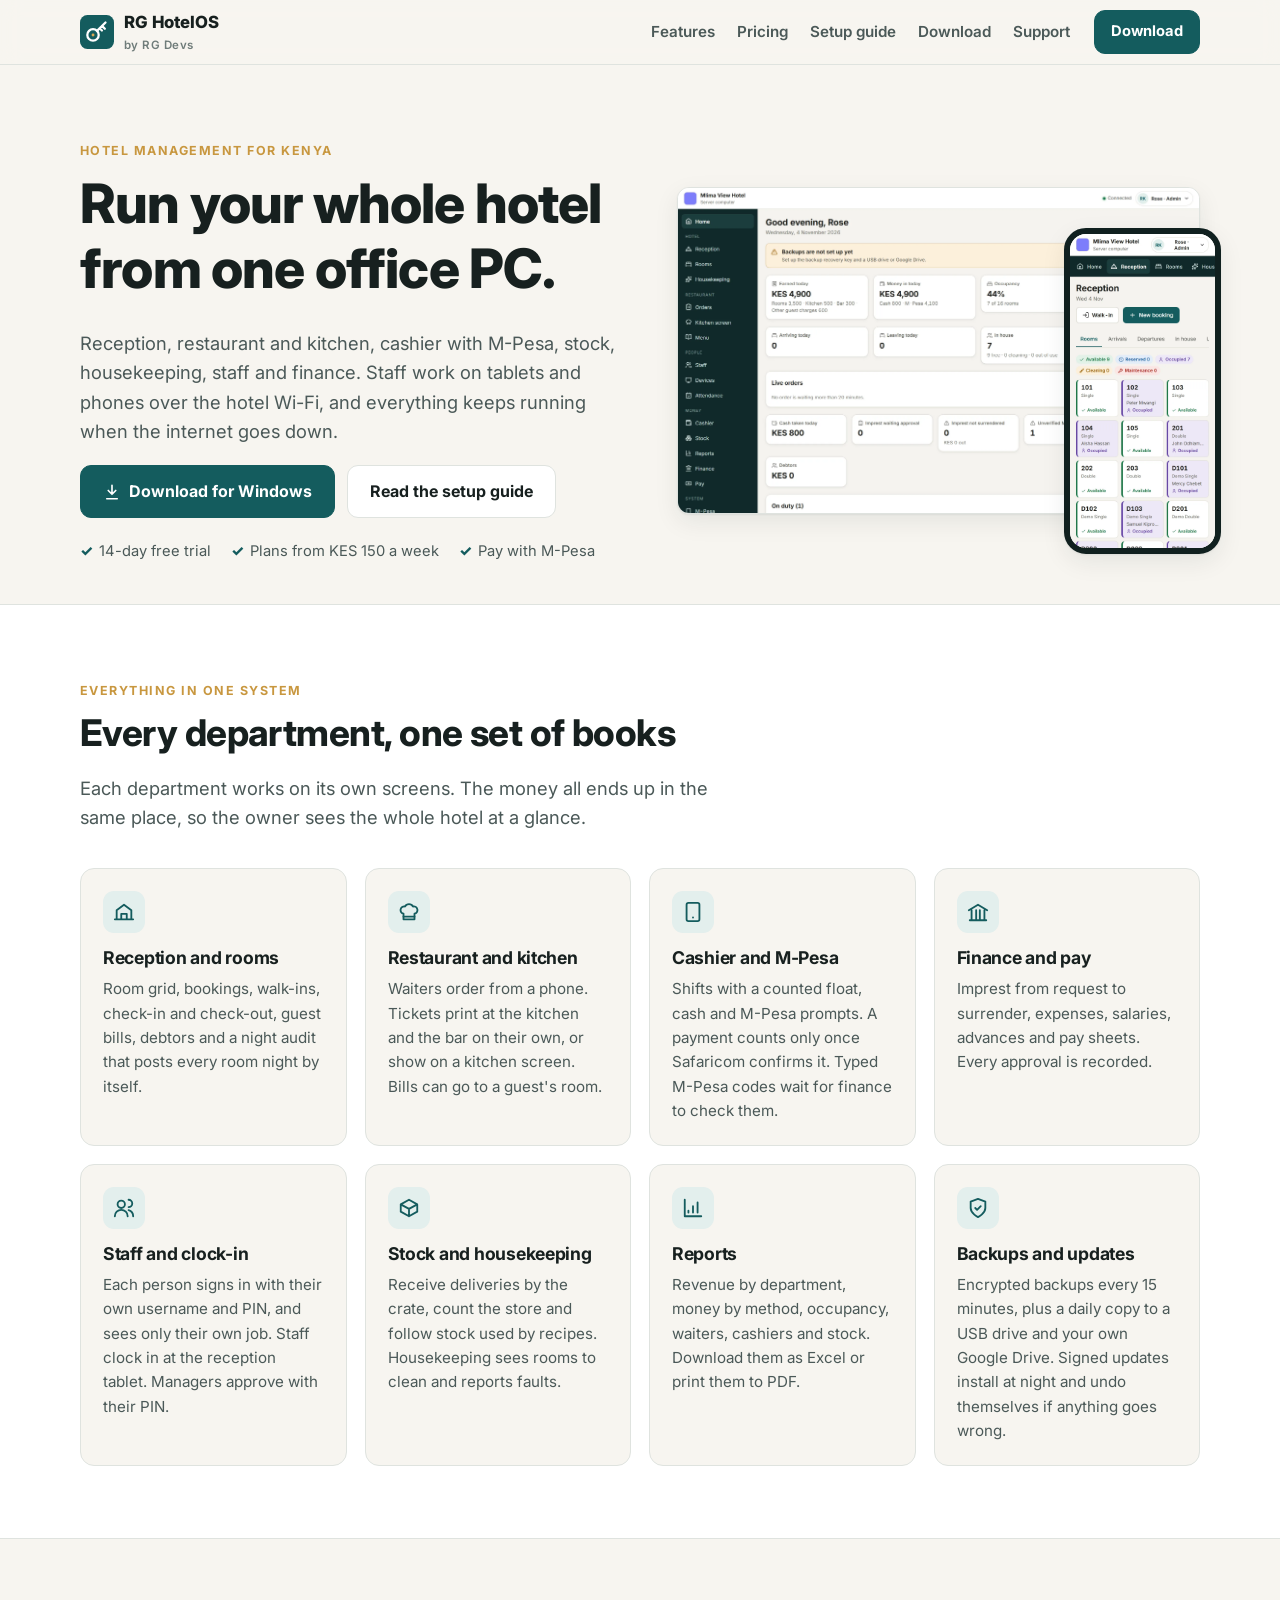
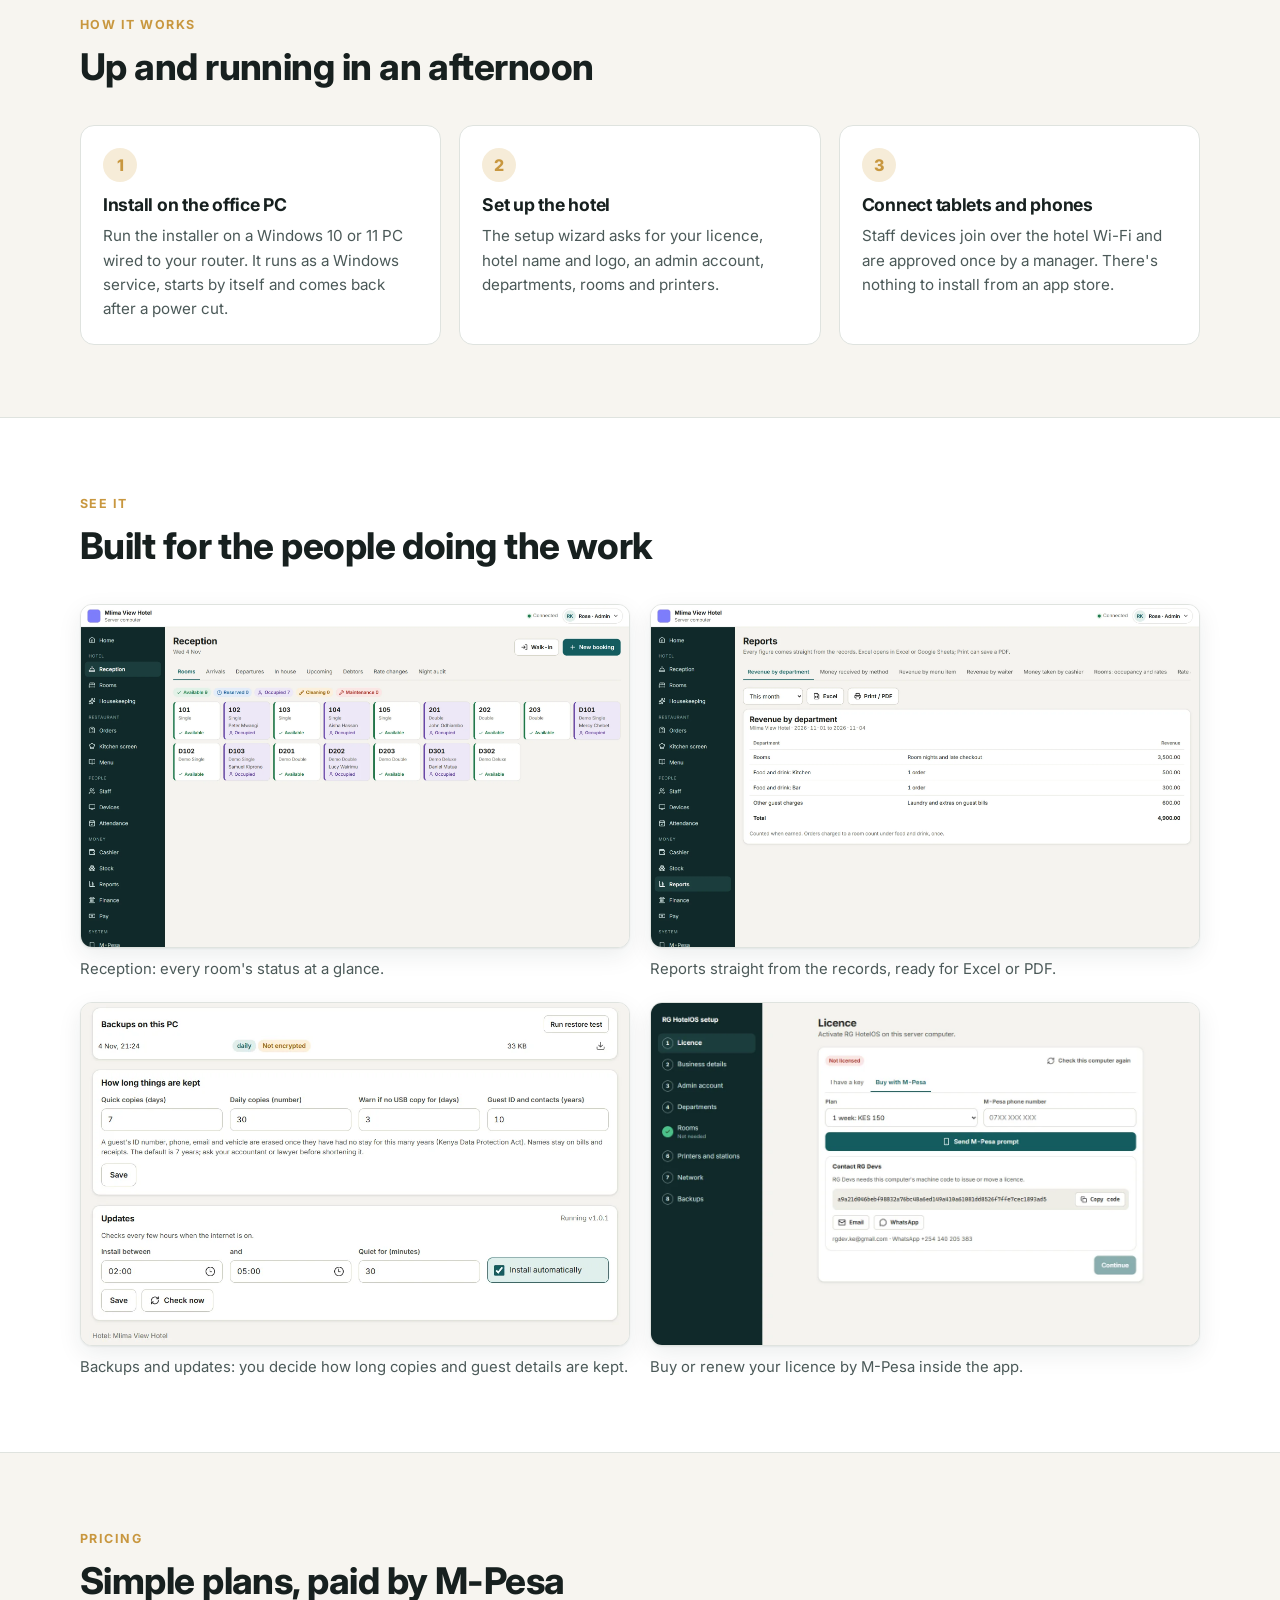
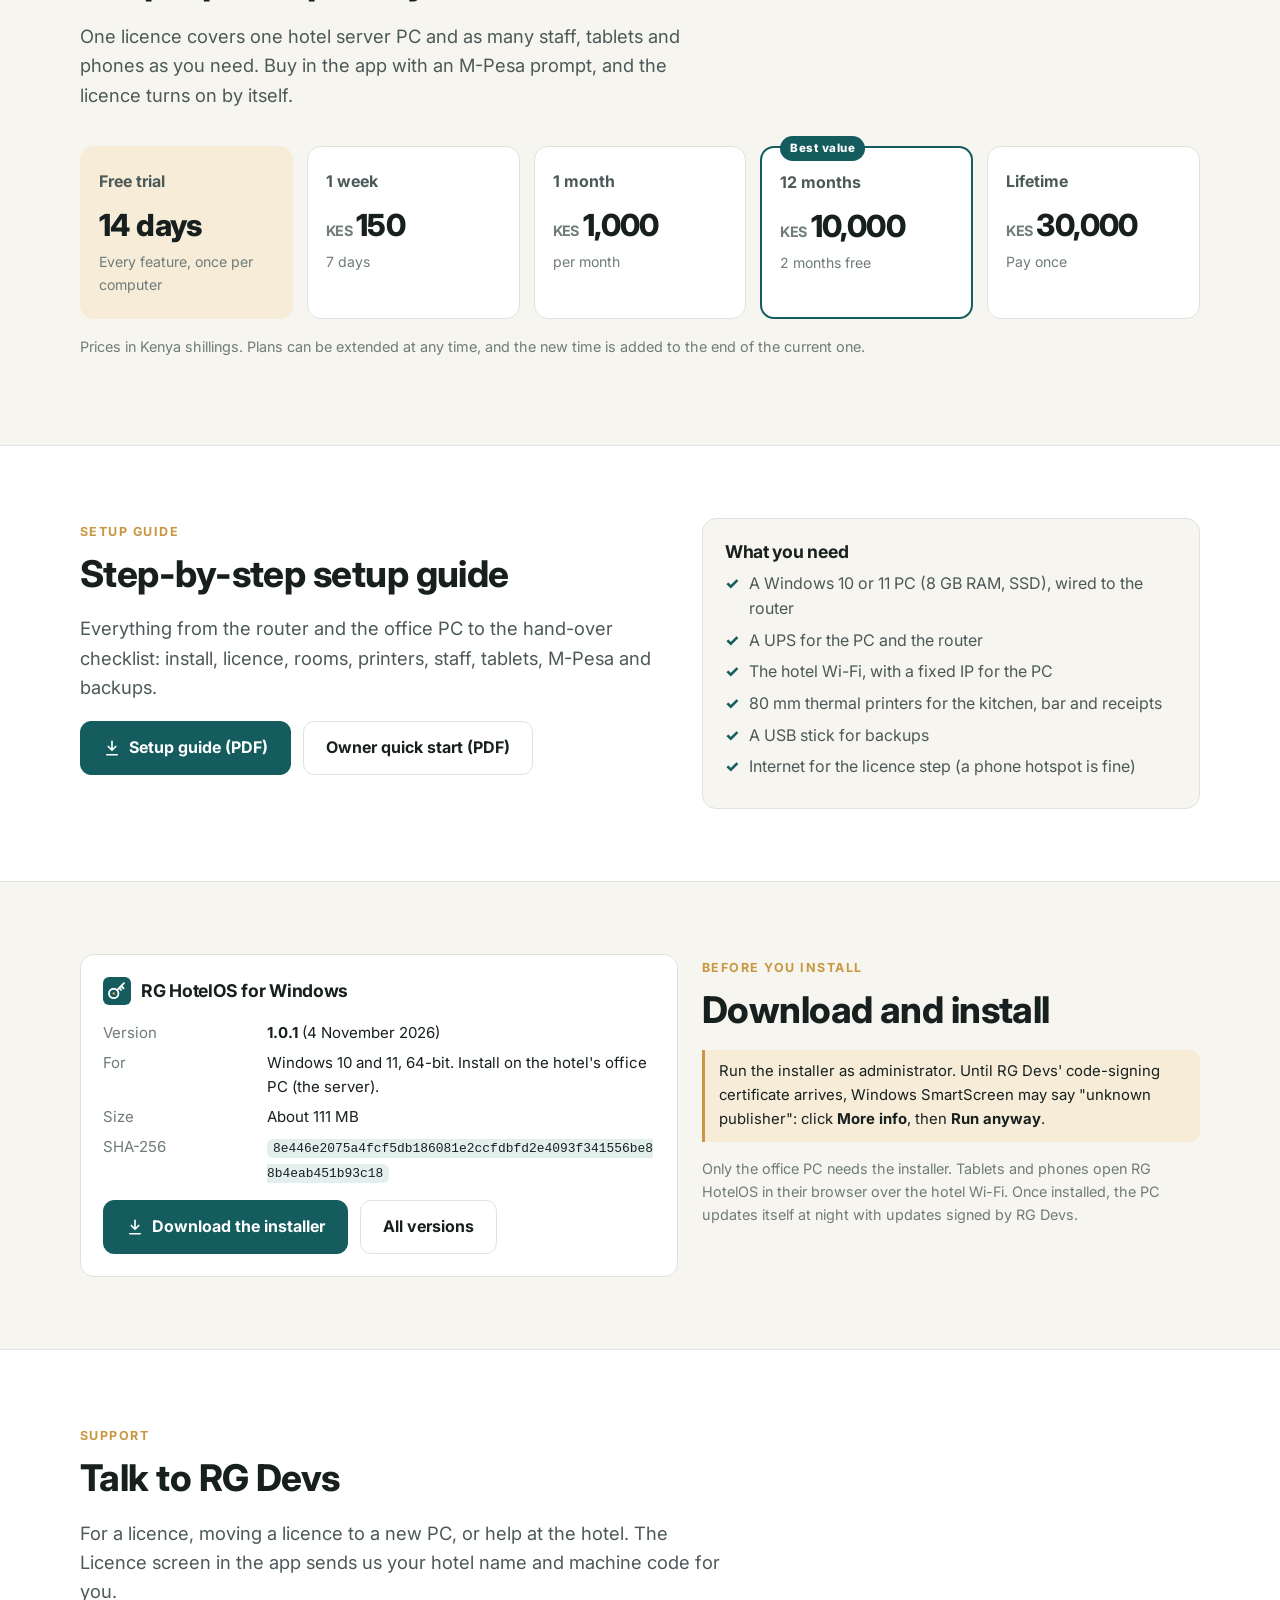
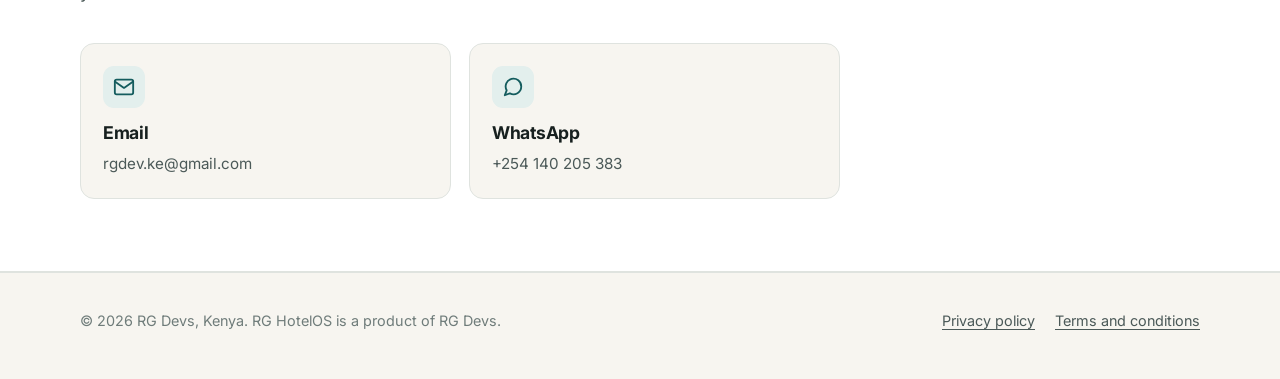
==== index.html @ b645ce23 "Website: about, setup guide PDF, download, privacy policy, terms Co-Authored-By: Claude Opus 5.5 <no" ====
<!doctype html>
<html lang="en">
<head>
  <meta charset="utf-8">
  <meta name="viewport" content="width=device-width, initial-scale=1">
  <title>RG HotelOS: hotel management software for Kenyan hotels | RG Devs</title>
  <meta name="description" content="RG HotelOS runs reception, restaurant, kitchen, cashier with M-Pesa, stock, staff and finance from one office PC, on your hotel Wi-Fi, even when the internet is down.">
  <meta property="og:title" content="RG HotelOS by RG Devs">
  <meta property="og:description" content="Run your whole hotel from one office PC. Reception, restaurant, M-Pesa, stock, staff and finance.">
  <meta property="og:image" content="assets/img/dashboard.webp">
  <link rel="icon" href="assets/img/icon.svg" type="image/svg+xml">
  <link rel="preconnect" href="https://fonts.googleapis.com">
  <link rel="preconnect" href="https://fonts.gstatic.com" crossorigin>
  <link href="https://fonts.googleapis.com/css2?family=Inter:wght@400;600;700;800&display=swap" rel="stylesheet">
  <link rel="stylesheet" href="assets/site.css">
</head>
<body>
<header class="top">
  <div class="wrap">
    <a class="logo" href="#"><img src="assets/img/icon.svg" alt=""><span>RG HotelOS<small>by RG Devs</small></span></a>
    <nav class="nav" aria-label="Main">
      <a href="#features">Features</a>
      <a href="#pricing">Pricing</a>
      <a href="#guide">Setup guide</a>
      <a href="#download">Download</a>
      <a href="#support">Support</a>
    </nav>
    <a class="btn primary sm" href="#download">Download</a>
  </div>
</header>

<main>
<section class="hero">
  <div class="wrap grid">
    <div>
      <span class="eyebrow">Hotel management for Kenya</span>
      <h1>Run your whole hotel from one office PC.</h1>
      <p class="lead">Reception, restaurant and kitchen, cashier with M-Pesa, stock, housekeeping, staff and finance. Staff work on tablets and phones over the hotel Wi-Fi, and everything keeps running when the internet goes down.</p>
      <div class="btns">
        <a class="btn primary" href="#download"><svg viewBox="0 0 24 24" fill="none" stroke="currentColor" stroke-width="2.2" stroke-linecap="round" stroke-linejoin="round"><path d="M12 3v12m0 0l-5-5m5 5l5-5M5 21h14"/></svg>Download for Windows</a>
        <a class="btn" href="#guide">Read the setup guide</a>
      </div>
      <div class="facts"><span>14-day free trial</span><span>Plans from KES 150 a week</span><span>Pay with M-Pesa</span></div>
    </div>
    <div class="hero-art">
      <div class="shot"><img src="assets/img/dashboard.webp" alt="RG HotelOS admin dashboard showing today's revenue, money in, occupancy and orders" width="1440" height="900"></div>
      <div class="phone"><img src="assets/img/phone-reception.webp" alt="Reception room grid on a phone" width="390" height="844"></div>
    </div>
  </div>
</section>

<section id="features" class="alt">
  <div class="wrap">
    <div class="section-head">
      <span class="eyebrow">Everything in one system</span>
      <h2>Every department, one set of books</h2>
      <p class="lead">Each department works on its own screens. The money all ends up in the same place, so the owner sees the whole hotel at a glance.</p>
    </div>
    <div class="cards">
      <div class="card"><div class="icon"><svg viewBox="0 0 24 24" fill="none" stroke="currentColor" stroke-width="2" stroke-linecap="round" stroke-linejoin="round"><path d="M2 20h20M4 20V10l8-6 8 6v10M9 20v-6h6v6"/></svg></div><h3>Reception and rooms</h3><p>Room grid, bookings, walk-ins, check-in and check-out, guest bills, debtors and a night audit that posts every room night by itself.</p></div>
      <div class="card"><div class="icon"><svg viewBox="0 0 24 24" fill="none" stroke="currentColor" stroke-width="2" stroke-linecap="round" stroke-linejoin="round"><path d="M6 13.9A4 4 0 0 1 7.6 6a5 5 0 0 1 8.8 0A4 4 0 0 1 18 13.9V20H6z"/><path d="M6 17h12"/></svg></div><h3>Restaurant and kitchen</h3><p>Waiters order from a phone. Tickets print at the kitchen and the bar on their own, or show on a kitchen screen. Bills can go to a guest's room.</p></div>
      <div class="card"><div class="icon"><svg viewBox="0 0 24 24" fill="none" stroke="currentColor" stroke-width="2" stroke-linecap="round" stroke-linejoin="round"><rect x="5" y="2" width="14" height="20" rx="2"/><path d="M12 18h.01"/></svg></div><h3>Cashier and M-Pesa</h3><p>Shifts with a counted float, cash and M-Pesa prompts. A payment counts only once Safaricom confirms it. Typed M-Pesa codes wait for finance to check them.</p></div>
      <div class="card"><div class="icon"><svg viewBox="0 0 24 24" fill="none" stroke="currentColor" stroke-width="2" stroke-linecap="round" stroke-linejoin="round"><path d="M3 21h18M5 21V10M10 21V10M14 21V10M19 21V10M2 10l10-6 10 6"/></svg></div><h3>Finance and pay</h3><p>Imprest from request to surrender, expenses, salaries, advances and pay sheets. Every approval is recorded.</p></div>
      <div class="card"><div class="icon"><svg viewBox="0 0 24 24" fill="none" stroke="currentColor" stroke-width="2" stroke-linecap="round" stroke-linejoin="round"><circle cx="9" cy="8" r="4"/><path d="M2 21a7 7 0 0 1 14 0M17 3a4 4 0 0 1 0 8M22 21a7 7 0 0 0-5-6.7"/></svg></div><h3>Staff and clock-in</h3><p>Each person signs in with their own username and PIN, and sees only their own job. Staff clock in at the reception tablet. Managers approve with their PIN.</p></div>
      <div class="card"><div class="icon"><svg viewBox="0 0 24 24" fill="none" stroke="currentColor" stroke-width="2" stroke-linecap="round" stroke-linejoin="round"><path d="M21 8l-9-5-9 5 9 5 9-5zM3 8v8l9 5 9-5V8M12 13v8"/></svg></div><h3>Stock and housekeeping</h3><p>Receive deliveries by the crate, count the store and follow stock used by recipes. Housekeeping sees rooms to clean and reports faults.</p></div>
      <div class="card"><div class="icon"><svg viewBox="0 0 24 24" fill="none" stroke="currentColor" stroke-width="2" stroke-linecap="round" stroke-linejoin="round"><path d="M3 3v18h18M7 15v2M12 10v7M17 6v11"/></svg></div><h3>Reports</h3><p>Revenue by department, money by method, occupancy, waiters, cashiers and stock. Download them as Excel or print them to PDF.</p></div>
      <div class="card"><div class="icon"><svg viewBox="0 0 24 24" fill="none" stroke="currentColor" stroke-width="2" stroke-linecap="round" stroke-linejoin="round"><path d="M12 22s8-4 8-10V5l-8-3-8 3v7c0 6 8 10 8 10z"/><path d="M9 12l2 2 4-4"/></svg></div><h3>Backups and updates</h3><p>Encrypted backups every 15 minutes, plus a daily copy to a USB drive and your own Google Drive. Signed updates install at night and undo themselves if anything goes wrong.</p></div>
    </div>
  </div>
</section>

<section>
  <div class="wrap">
    <div class="section-head">
      <span class="eyebrow">How it works</span>
      <h2>Up and running in an afternoon</h2>
    </div>
    <div class="steps">
      <div class="card"><h3>Install on the office PC</h3><p>Run the installer on a Windows 10 or 11 PC wired to your router. It runs as a Windows service, starts by itself and comes back after a power cut.</p></div>
      <div class="card"><h3>Set up the hotel</h3><p>The setup wizard asks for your licence, hotel name and logo, an admin account, departments, rooms and printers.</p></div>
      <div class="card"><h3>Connect tablets and phones</h3><p>Staff devices join over the hotel Wi-Fi and are approved once by a manager. There's nothing to install from an app store.</p></div>
    </div>
  </div>
</section>

<section class="alt">
  <div class="wrap">
    <div class="section-head">
      <span class="eyebrow">See it</span>
      <h2>Built for the people doing the work</h2>
    </div>
    <div class="gallery">
      <figure><div class="shot"><img src="assets/img/reception.webp" alt="Reception room grid with occupied and available rooms" loading="lazy" width="1440" height="900"></div><figcaption>Reception: every room's status at a glance.</figcaption></figure>
      <figure><div class="shot"><img src="assets/img/reports.webp" alt="Revenue by department report" loading="lazy" width="1440" height="900"></div><figcaption>Reports straight from the records, ready for Excel or PDF.</figcaption></figure>
      <figure><div class="shot"><img src="assets/img/backups.webp" alt="Backups and updates settings" loading="lazy" width="1060" height="676"></div><figcaption>Backups and updates: you decide how long copies and guest details are kept.</figcaption></figure>
      <figure><div class="shot"><img src="assets/img/licence.webp" alt="Licence screen with M-Pesa plans" loading="lazy" width="1280" height="900"></div><figcaption>Buy or renew your licence by M-Pesa inside the app.</figcaption></figure>
    </div>
  </div>
</section>

<section id="pricing">
  <div class="wrap">
    <div class="section-head">
      <span class="eyebrow">Pricing</span>
      <h2>Simple plans, paid by M-Pesa</h2>
      <p class="lead">One licence covers one hotel server PC and as many staff, tablets and phones as you need. Buy in the app with an M-Pesa prompt, and the licence turns on by itself.</p>
    </div>
    <div class="prices">
      <div class="price free"><span class="name">Free trial</span><span class="amt">14 days</span><span class="per">Every feature, once per computer</span></div>
      <div class="price"><span class="name">1 week</span><span class="amt"><small>KES</small>150</span><span class="per">7 days</span></div>
      <div class="price"><span class="name">1 month</span><span class="amt"><small>KES</small>1,000</span><span class="per">per month</span></div>
      <div class="price best"><span class="name">12 months</span><span class="amt"><small>KES</small>10,000</span><span class="per">2 months free</span></div>
      <div class="price"><span class="name">Lifetime</span><span class="amt"><small>KES</small>30,000</span><span class="per">Pay once</span></div>
    </div>
    <p class="small muted" style="margin-top:16px">Prices in Kenya shillings. Plans can be extended at any time, and the new time is added to the end of the current one.</p>
  </div>
</section>

<section id="guide" class="alt">
  <div class="wrap dl">
    <div>
      <span class="eyebrow">Setup guide</span>
      <h2>Step-by-step setup guide</h2>
      <p class="lead">Everything from the router and the office PC to the hand-over checklist: install, licence, rooms, printers, staff, tablets, M-Pesa and backups.</p>
      <div class="btns">
        <a class="btn primary" href="downloads/RG-HotelOS-Setup-Guide.pdf" download><svg viewBox="0 0 24 24" fill="none" stroke="currentColor" stroke-width="2.2" stroke-linecap="round" stroke-linejoin="round"><path d="M12 3v12m0 0l-5-5m5 5l5-5M5 21h14"/></svg>Setup guide (PDF)</a>
        <a class="btn" href="downloads/RG-HotelOS-Owner-Quick-Start.pdf" download>Owner quick start (PDF)</a>
      </div>
    </div>
    <div class="card">
      <h3>What you need</h3>
      <ul class="ticks">
        <li>A Windows 10 or 11 PC (8 GB RAM, SSD), wired to the router</li>
        <li>A UPS for the PC and the router</li>
        <li>The hotel Wi-Fi, with a fixed IP for the PC</li>
        <li>80 mm thermal printers for the kitchen, bar and receipts</li>
        <li>A USB stick for backups</li>
        <li>Internet for the licence step (a phone hotspot is fine)</li>
      </ul>
    </div>
  </div>
</section>

<section id="download">
  <div class="wrap dl">
    <div class="card">
      <h3><img src="assets/img/icon.svg" alt="" width="28" height="28">RG HotelOS for Windows</h3>
      <dl class="kv">
        <dt>Version</dt><dd><strong id="ver">1.0.1</strong> (4 November 2026)</dd>
        <dt>For</dt><dd>Windows 10 and 11, 64-bit. Install on the hotel's office PC (the server).</dd>
        <dt>Size</dt><dd>About 111 MB</dd>
        <dt>SHA-256</dt><dd><code class="hash" id="sha">8e446e2075a4fcf5db186081e2ccfdbfd2e4093f341556be88b4eab451b93c18</code></dd>
      </dl>
      <div class="btns">
        <a class="btn primary" href="https://github.com/kenrodgersutugi-tech/rg-hotelos-releases/releases/latest/download/RG-HotelOS-Setup.exe"><svg viewBox="0 0 24 24" fill="none" stroke="currentColor" stroke-width="2.2" stroke-linecap="round" stroke-linejoin="round"><path d="M12 3v12m0 0l-5-5m5 5l5-5M5 21h14"/></svg>Download the installer</a>
        <a class="btn" href="https://github.com/kenrodgersutugi-tech/rg-hotelos-releases/releases">All versions</a>
      </div>
    </div>
    <div>
      <span class="eyebrow">Before you install</span>
      <h2>Download and install</h2>
      <p class="note">Run the installer as administrator. Until RG Devs' code-signing certificate arrives, Windows SmartScreen may say "unknown publisher": click <strong>More info</strong>, then <strong>Run anyway</strong>.</p>
      <p class="small muted">Only the office PC needs the installer. Tablets and phones open RG HotelOS in their browser over the hotel Wi-Fi. Once installed, the PC updates itself at night with updates signed by RG Devs.</p>
    </div>
  </div>
</section>

<section id="support" class="alt">
  <div class="wrap">
    <div class="section-head">
      <span class="eyebrow">Support</span>
      <h2>Talk to RG Devs</h2>
      <p class="lead">For a licence, moving a licence to a new PC, or help at the hotel. The Licence screen in the app sends us your hotel name and machine code for you.</p>
    </div>
    <div class="support">
      <a class="card" href="mailto:rgdev.ke@gmail.com?subject=RG%20HotelOS" style="text-decoration:none;color:inherit"><div class="icon"><svg viewBox="0 0 24 24" fill="none" stroke="currentColor" stroke-width="2" stroke-linecap="round" stroke-linejoin="round"><rect x="2" y="4" width="20" height="16" rx="2"/><path d="M22 6l-10 7L2 6"/></svg></div><h3>Email</h3><p>rgdev.ke@gmail.com</p></a>
      <a class="card" href="https://wa.me/254140205383?text=Hello%20RG%20Devs%2C%20I%27m%20asking%20about%20RG%20HotelOS." target="_blank" rel="noopener" style="text-decoration:none;color:inherit"><div class="icon"><svg viewBox="0 0 24 24" fill="none" stroke="currentColor" stroke-width="2" stroke-linecap="round" stroke-linejoin="round"><path d="M21 11.5a8.4 8.4 0 0 1-12.4 7.4L3 21l2.1-5.4A8.5 8.5 0 1 1 21 11.5z"/></svg></div><h3>WhatsApp</h3><p>+254 140 205 383</p></a>
    </div>
  </div>
</section>
</main>

<footer>
  <div class="wrap">
    <span>© 2026 RG Devs, Kenya. RG HotelOS is a product of RG Devs.</span>
    <nav aria-label="Legal"><a href="privacy.html">Privacy policy</a><a href="terms.html">Terms and conditions</a></nav>
  </div>
</footer>
</body>
</html>
---- assets/site.css ----
:root {
  --brand: #145c5e;
  --brand-deep: #0e3a3b;
  --brand-ink: #ffffff;
  --brand-soft: #e3efed;
  --gold: #c8973f;
  --gold-soft: #f6ecd8;
  --bg: #f7f5f0;
  --surface: #ffffff;
  --text: #17201f;
  --text-2: #4b5958;
  --muted: #6f7c7a;
  --border: #dfe3df;
  --radius: 14px;
  --shadow: 0 1px 2px rgba(16, 40, 38, .06), 0 8px 24px rgba(16, 40, 38, .08);
  --max: 1160px;
}
@media (prefers-color-scheme: dark) {
  :root {
    --brand: #4fb3ae; --brand-deep: #0b1d1d; --brand-ink: #071312; --brand-soft: #173130;
    --gold: #d9a955; --gold-soft: #2e2614;
    --bg: #0e1515; --surface: #152020; --text: #e8efed; --text-2: #b6c4c1; --muted: #8d9c99; --border: #26393a;
    --shadow: 0 1px 2px rgba(0,0,0,.3), 0 8px 24px rgba(0,0,0,.35);
  }
}
* { box-sizing: border-box; }
html { scroll-behavior: smooth; }
body { margin: 0; background: var(--bg); color: var(--text); font: 16px/1.6 'Inter', system-ui, -apple-system, 'Segoe UI', Roboto, sans-serif; -webkit-font-smoothing: antialiased; }
img { max-width: 100%; height: auto; display: block; }
a { color: var(--brand); text-underline-offset: 3px; }
h1, h2, h3 { line-height: 1.2; letter-spacing: -.015em; margin: 0 0 .5em; }
h1 { font-size: clamp(2rem, 4.6vw, 3.4rem); font-weight: 800; }
h2 { font-size: clamp(1.6rem, 3vw, 2.3rem); font-weight: 750; }
h3 { font-size: 1.1rem; font-weight: 700; }
p { margin: 0 0 1em; }
.wrap { max-width: var(--max); margin: 0 auto; padding: 0 20px; }
.eyebrow { display: inline-block; font-size: .78rem; font-weight: 700; letter-spacing: .12em; text-transform: uppercase; color: var(--gold); margin-bottom: 10px; }
.lead { font-size: 1.15rem; color: var(--text-2); max-width: 640px; }
.muted { color: var(--muted); }
.small { font-size: .9rem; }

/* header */
.top { position: sticky; top: 0; z-index: 20; background: color-mix(in srgb, var(--bg) 88%, transparent); backdrop-filter: blur(10px); border-bottom: 1px solid var(--border); }
.top .wrap { display: flex; align-items: center; gap: 24px; height: 64px; }
.logo { display: flex; align-items: center; gap: 10px; text-decoration: none; color: var(--text); font-weight: 800; font-size: 1.05rem; }
.logo img { width: 34px; height: 34px; }
.logo small { display: block; font-weight: 600; font-size: .72rem; color: var(--muted); letter-spacing: .04em; }
.nav { display: flex; gap: 22px; margin-left: auto; }
.nav a { color: var(--text-2); text-decoration: none; font-weight: 600; font-size: .95rem; }
.nav a:hover { color: var(--brand); }
@media (max-width: 820px) { .nav { display: none; } .top .wrap > .btn { margin-left: auto; } }

/* buttons */
.btn { display: inline-flex; align-items: center; justify-content: center; gap: 8px; padding: 13px 22px; border-radius: 11px; font-weight: 700; font-size: 1rem; text-decoration: none; border: 1.5px solid var(--border); color: var(--text); background: var(--surface); transition: transform .12s, box-shadow .12s, background .12s; }
.btn:hover { transform: translateY(-1px); box-shadow: var(--shadow); }
.btn.primary { background: var(--brand); border-color: var(--brand); color: var(--brand-ink); }
.btn.sm { padding: 9px 16px; font-size: .92rem; }
.btn svg { width: 18px; height: 18px; }
.btns { display: flex; flex-wrap: wrap; gap: 12px; }

/* hero */
.hero { padding: 72px 0 40px; overflow: hidden; }
.hero .grid { display: grid; grid-template-columns: 1.05fr 1fr; gap: 48px; align-items: center; }
.hero .facts { display: flex; flex-wrap: wrap; gap: 8px 20px; margin-top: 22px; color: var(--text-2); font-size: .92rem; }
.hero .facts span::before { content: "✓"; color: var(--brand); font-weight: 800; margin-right: 6px; }
.shot { border-radius: 12px; overflow: hidden; box-shadow: var(--shadow); border: 1px solid var(--border); background: var(--surface); }
.hero-art { position: relative; }
.hero-art .phone { position: absolute; width: 30%; right: -4%; bottom: -12%; border-radius: 22px; border: 6px solid #10201f; box-shadow: var(--shadow); overflow: hidden; }
@media (max-width: 900px) { .hero .grid { grid-template-columns: 1fr; } .hero-art .phone { display: none; } }

/* sections */
section { padding: 72px 0; }
section.alt { background: var(--surface); border-top: 1px solid var(--border); border-bottom: 1px solid var(--border); }
.section-head { max-width: 720px; margin-bottom: 36px; }
.cards { display: grid; grid-template-columns: repeat(auto-fill, minmax(250px, 1fr)); gap: 18px; }
.card { background: var(--surface); border: 1px solid var(--border); border-radius: var(--radius); padding: 22px; }
section.alt .card { background: var(--bg); }
.card p { color: var(--text-2); margin: 0; font-size: .95rem; }
.icon { width: 42px; height: 42px; border-radius: 11px; background: var(--brand-soft); color: var(--brand); display: grid; place-items: center; margin-bottom: 14px; }
.icon svg { width: 22px; height: 22px; }

.steps { display: grid; grid-template-columns: repeat(3, 1fr); gap: 18px; counter-reset: step; }
.steps .card::before { counter-increment: step; content: counter(step); display: grid; place-items: center; width: 34px; height: 34px; border-radius: 50%; background: var(--gold-soft); color: var(--gold); font-weight: 800; margin-bottom: 12px; }
@media (max-width: 820px) { .steps { grid-template-columns: 1fr; } }

.gallery { display: grid; grid-template-columns: 1fr 1fr; gap: 20px; }
.gallery figure { margin: 0; }
.gallery .shot img { width: 100%; height: auto; aspect-ratio: 16 / 10; object-fit: cover; object-position: top left; }
.gallery figcaption { margin-top: 10px; color: var(--text-2); font-size: .93rem; }
@media (max-width: 820px) { .gallery { grid-template-columns: 1fr; } }

/* pricing */
.prices { display: grid; grid-template-columns: repeat(5, 1fr); gap: 14px; }
@media (max-width: 1050px) { .prices { grid-template-columns: repeat(3, 1fr); } }
@media (max-width: 640px) { .prices { grid-template-columns: 1fr 1fr; } }
.price { background: var(--surface); border: 1px solid var(--border); border-radius: var(--radius); padding: 22px 18px; display: flex; flex-direction: column; }
.price .name { font-weight: 700; color: var(--text-2); }
.price .amt { font-size: 1.9rem; font-weight: 800; margin: 6px 0 2px; letter-spacing: -.02em; }
.price .amt small { font-size: .9rem; font-weight: 700; color: var(--muted); margin-right: 4px; }
.price .per { color: var(--muted); font-size: .88rem; }
.price.best { border: 2px solid var(--brand); position: relative; }
.price.best::after { content: "Best value"; position: absolute; top: -12px; left: 18px; background: var(--brand); color: var(--brand-ink); font-size: .72rem; font-weight: 800; padding: 3px 10px; border-radius: 99px; letter-spacing: .04em; }
.price.free { background: var(--gold-soft); border-color: transparent; }

/* download */
.dl { display: grid; grid-template-columns: 1.2fr 1fr; gap: 24px; }
@media (max-width: 900px) { .dl { grid-template-columns: 1fr; } }
.dl .card h3 { display: flex; align-items: center; gap: 10px; }
.kv { display: grid; grid-template-columns: 150px 1fr; gap: 6px 14px; font-size: .94rem; margin: 16px 0; }
.kv dt { color: var(--muted); }
.kv dd { margin: 0; }
code, .mono { font-family: ui-monospace, 'Cascadia Mono', Consolas, monospace; font-size: .86em; }
.hash { word-break: break-all; background: var(--brand-soft); padding: 2px 6px; border-radius: 6px; }
.note { border-left: 3px solid var(--gold); padding: 10px 14px; background: var(--gold-soft); border-radius: 0 10px 10px 0; font-size: .93rem; color: var(--text); }
ul.ticks { list-style: none; padding: 0; margin: 0; }
ul.ticks li { padding-left: 24px; position: relative; margin: 6px 0; color: var(--text-2); }
ul.ticks li::before { content: "✓"; position: absolute; left: 0; color: var(--brand); font-weight: 800; }

/* support */
.support { display: grid; grid-template-columns: repeat(2, 1fr); gap: 18px; max-width: 760px; }
@media (max-width: 640px) { .support { grid-template-columns: 1fr; } }

/* footer */
footer { padding: 36px 0 48px; color: var(--muted); font-size: .9rem; border-top: 1px solid var(--border); }
footer .wrap { display: flex; flex-wrap: wrap; gap: 12px 28px; align-items: center; }
footer nav { display: flex; gap: 20px; margin-left: auto; }
footer a { color: var(--text-2); }

/* legal pages */
.legal { padding: 56px 0 72px; }
.legal .wrap { max-width: 820px; }
.legal h2 { font-size: 1.35rem; margin-top: 2em; }
.legal h3 { margin-top: 1.4em; }
.legal li { margin: 4px 0; }
.legal table { border-collapse: collapse; width: 100%; font-size: .94rem; margin: 10px 0 18px; }
.legal th, .legal td { border: 1px solid var(--border); padding: 8px 10px; text-align: left; vertical-align: top; }
.legal th { background: var(--brand-soft); }
.toc { background: var(--surface); border: 1px solid var(--border); border-radius: var(--radius); padding: 16px 22px; }
.toc ol { margin: 0; padding-left: 20px; columns: 2; }
@media (max-width: 640px) { .toc ol { columns: 1; } }
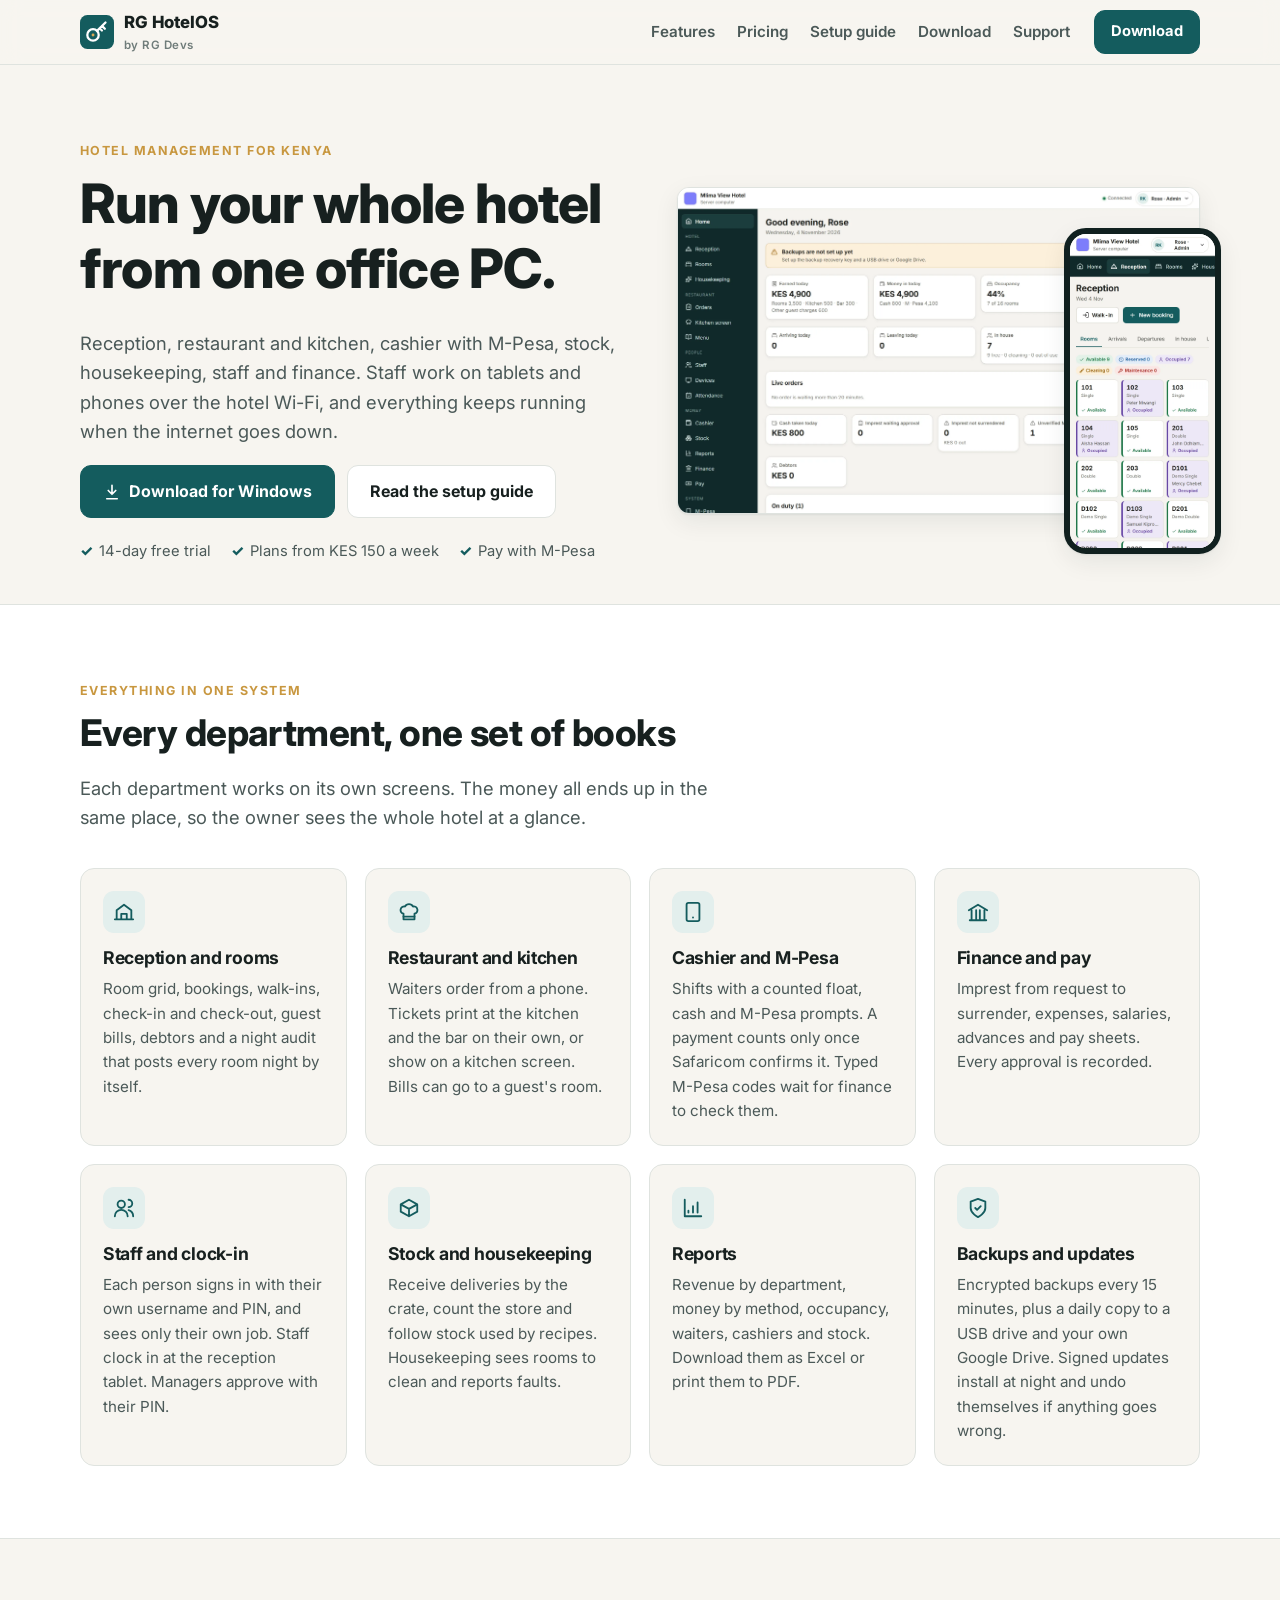
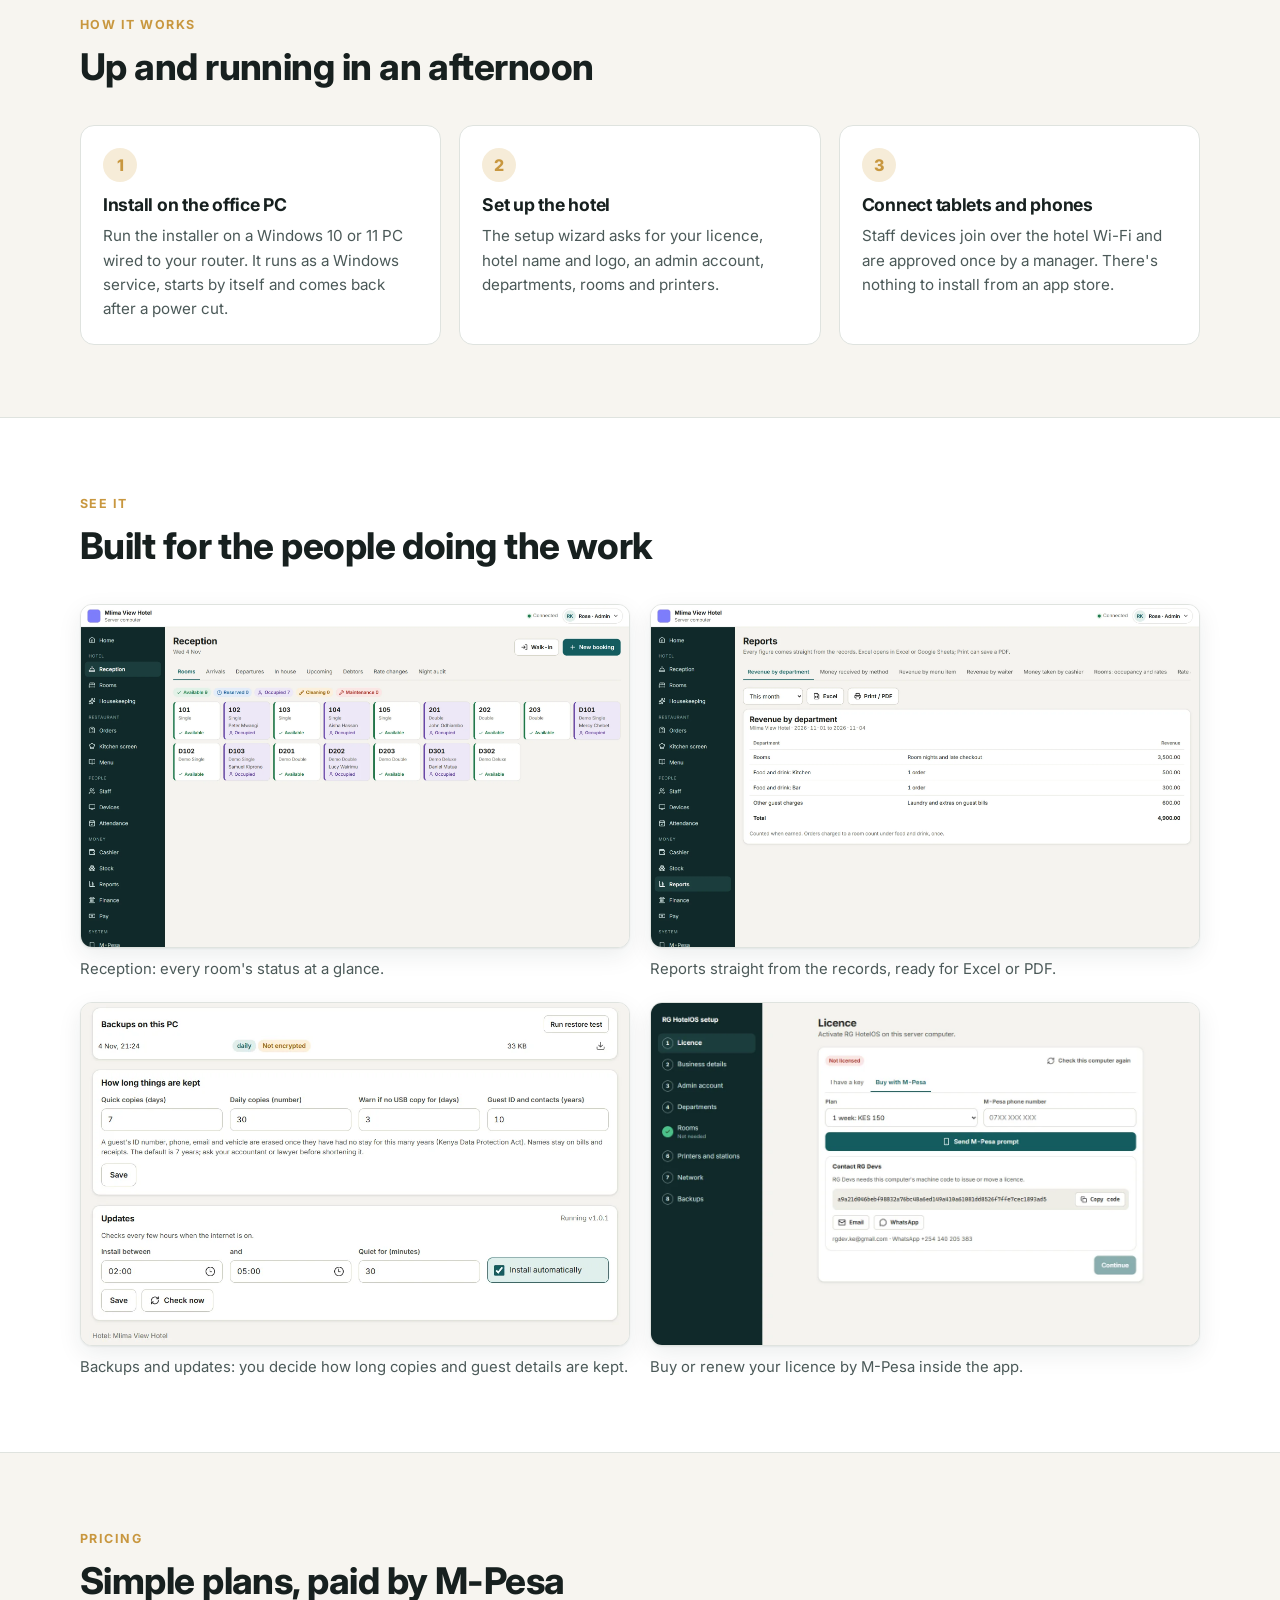
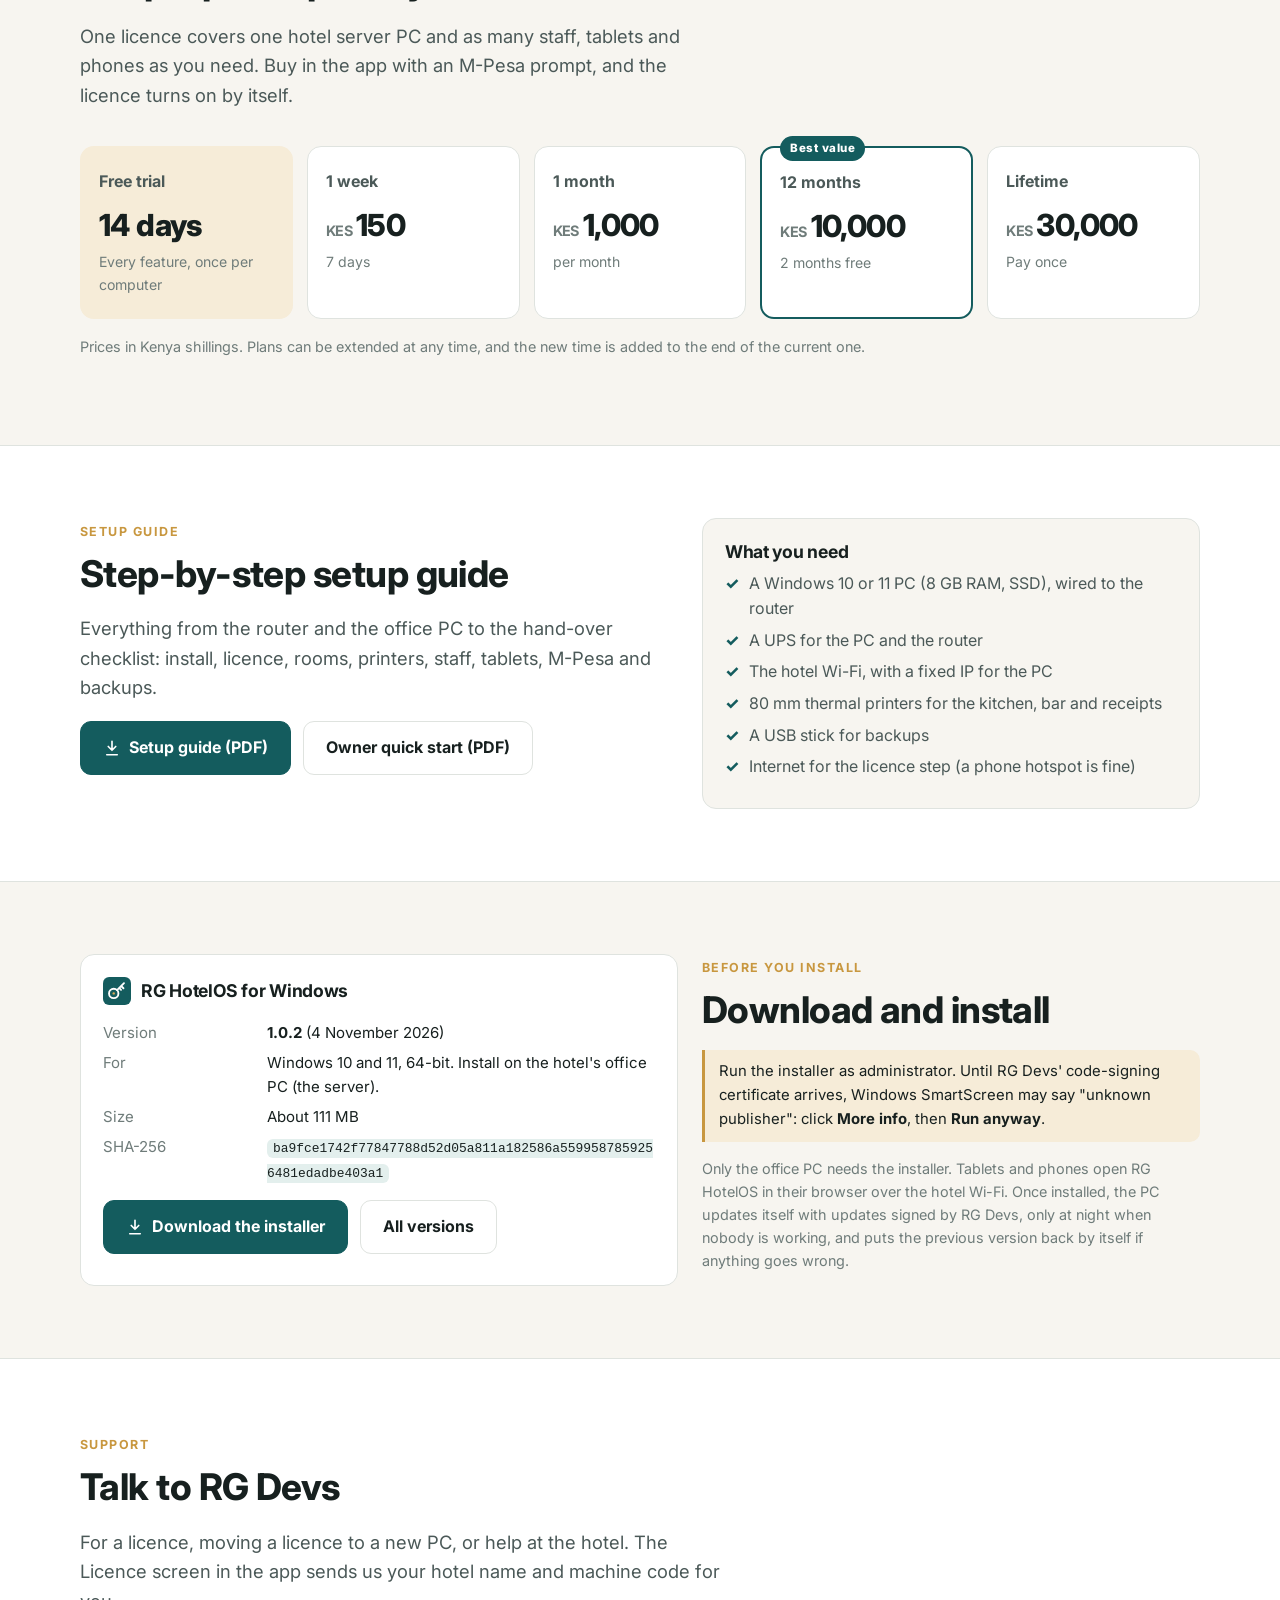
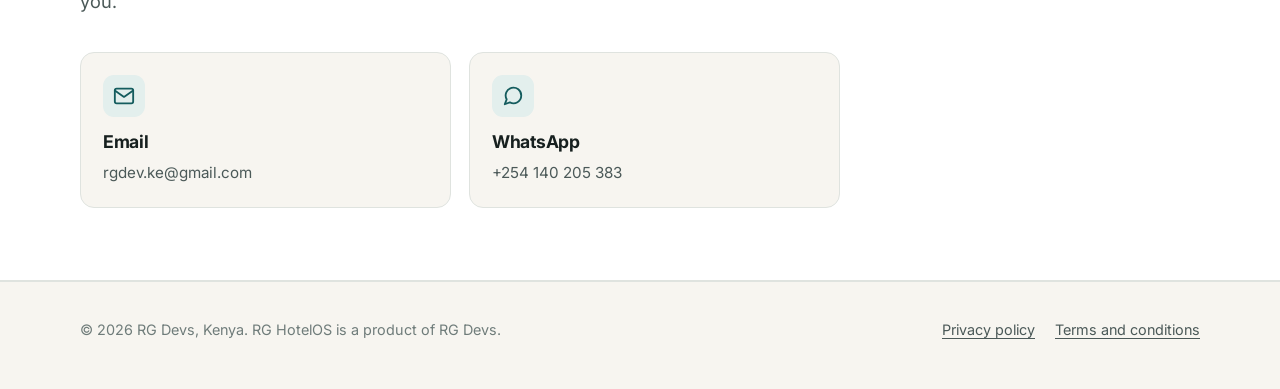
==== commit 586962b9: "Website: 1.0.2 (updates only in quiet hours) Co-Authored-By: Claude Opus 5.5 <noreply@anthropic.com>" ====
--- a/index.html
+++ b/index.html
@@ -146,10 +146,10 @@
     <div class="card">
       <h3><img src="assets/img/icon.svg" alt="" width="28" height="28">RG HotelOS for Windows</h3>
       <dl class="kv">
-        <dt>Version</dt><dd><strong id="ver">1.0.1</strong> (4 November 2026)</dd>
+        <dt>Version</dt><dd><strong id="ver">1.0.2</strong> (4 November 2026)</dd>
         <dt>For</dt><dd>Windows 10 and 11, 64-bit. Install on the hotel's office PC (the server).</dd>
         <dt>Size</dt><dd>About 111 MB</dd>
-        <dt>SHA-256</dt><dd><code class="hash" id="sha">8e446e2075a4fcf5db186081e2ccfdbfd2e4093f341556be88b4eab451b93c18</code></dd>
+        <dt>SHA-256</dt><dd><code class="hash" id="sha">ba9fce1742f77847788d52d05a811a182586a5599587859256481edadbe403a1</code></dd>
       </dl>
       <div class="btns">
         <a class="btn primary" href="https://github.com/kenrodgersutugi-tech/rg-hotelos-releases/releases/latest/download/RG-HotelOS-Setup.exe"><svg viewBox="0 0 24 24" fill="none" stroke="currentColor" stroke-width="2.2" stroke-linecap="round" stroke-linejoin="round"><path d="M12 3v12m0 0l-5-5m5 5l5-5M5 21h14"/></svg>Download the installer</a>
@@ -160,7 +160,7 @@
       <span class="eyebrow">Before you install</span>
       <h2>Download and install</h2>
       <p class="note">Run the installer as administrator. Until RG Devs' code-signing certificate arrives, Windows SmartScreen may say "unknown publisher": click <strong>More info</strong>, then <strong>Run anyway</strong>.</p>
-      <p class="small muted">Only the office PC needs the installer. Tablets and phones open RG HotelOS in their browser over the hotel Wi-Fi. Once installed, the PC updates itself at night with updates signed by RG Devs.</p>
+      <p class="small muted">Only the office PC needs the installer. Tablets and phones open RG HotelOS in their browser over the hotel Wi-Fi. Once installed, the PC updates itself with updates signed by RG Devs, only at night when nobody is working, and puts the previous version back by itself if anything goes wrong.</p>
     </div>
   </div>
 </section>
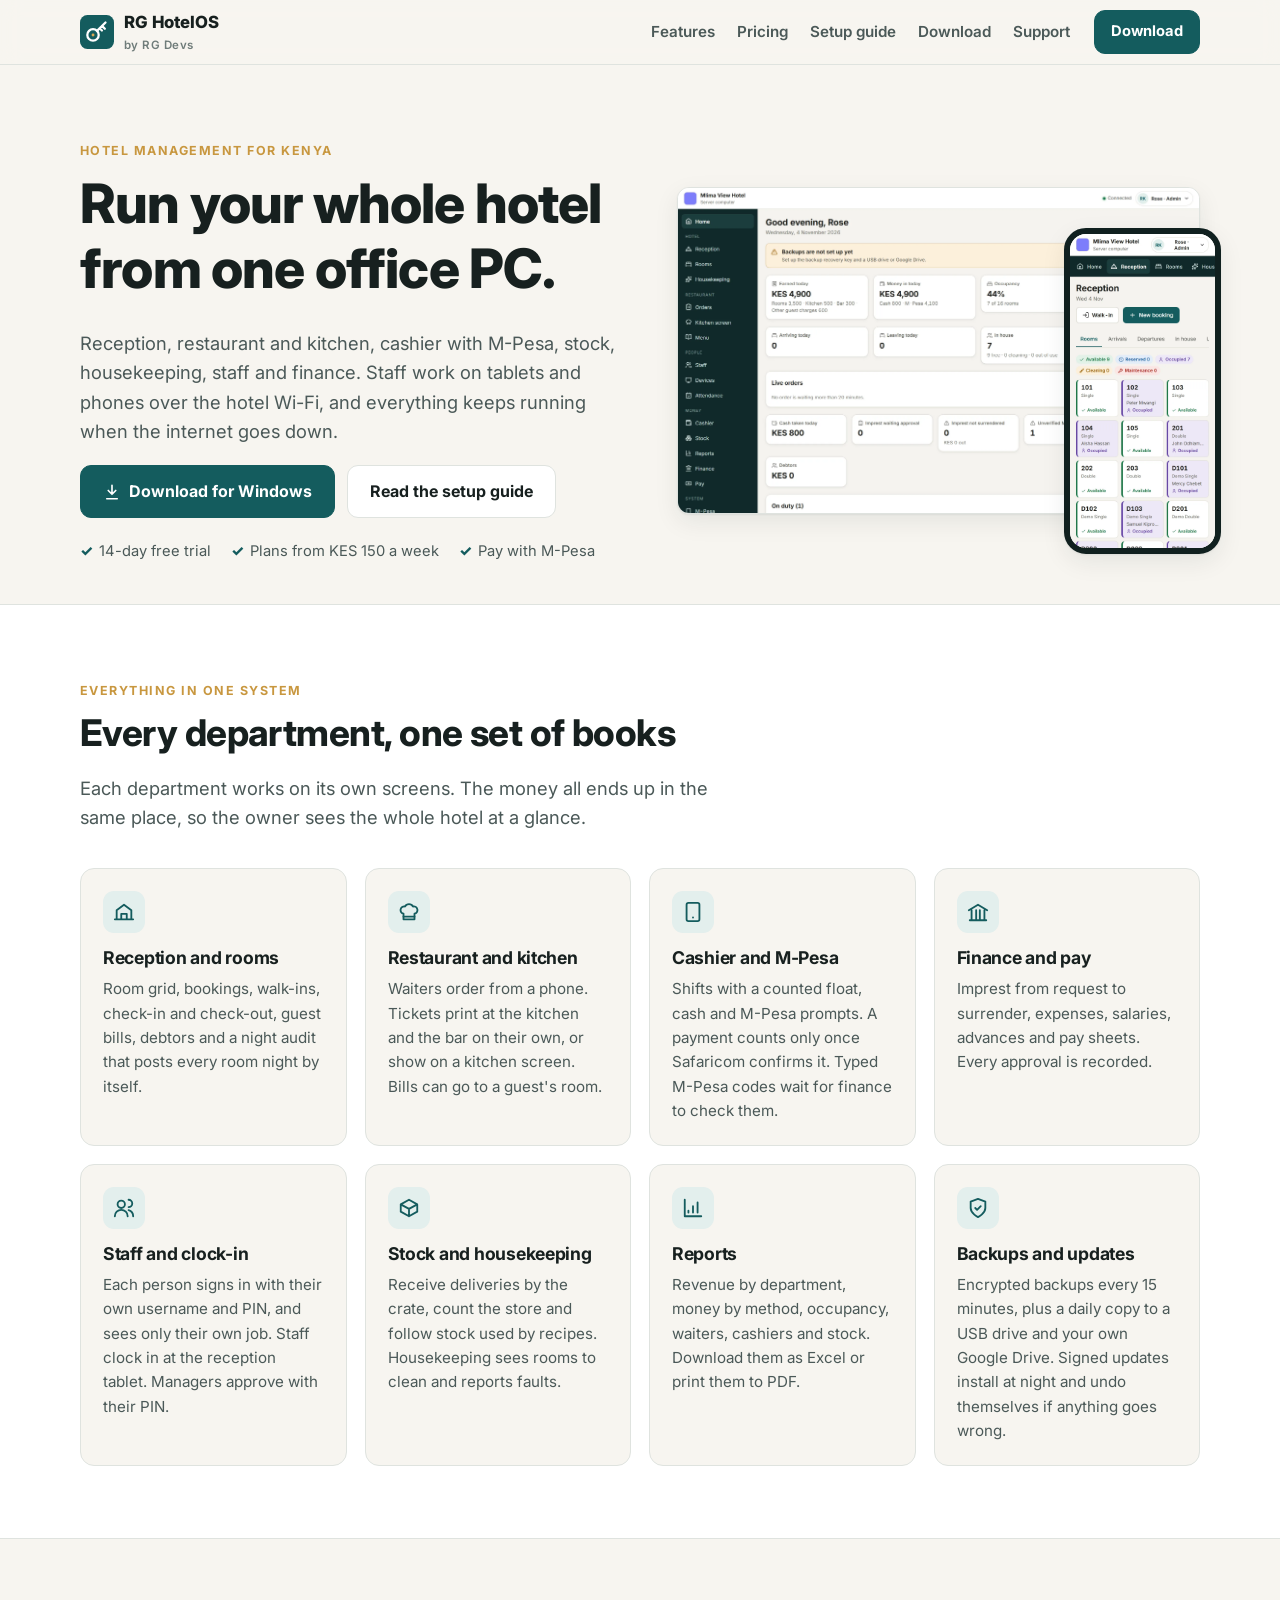
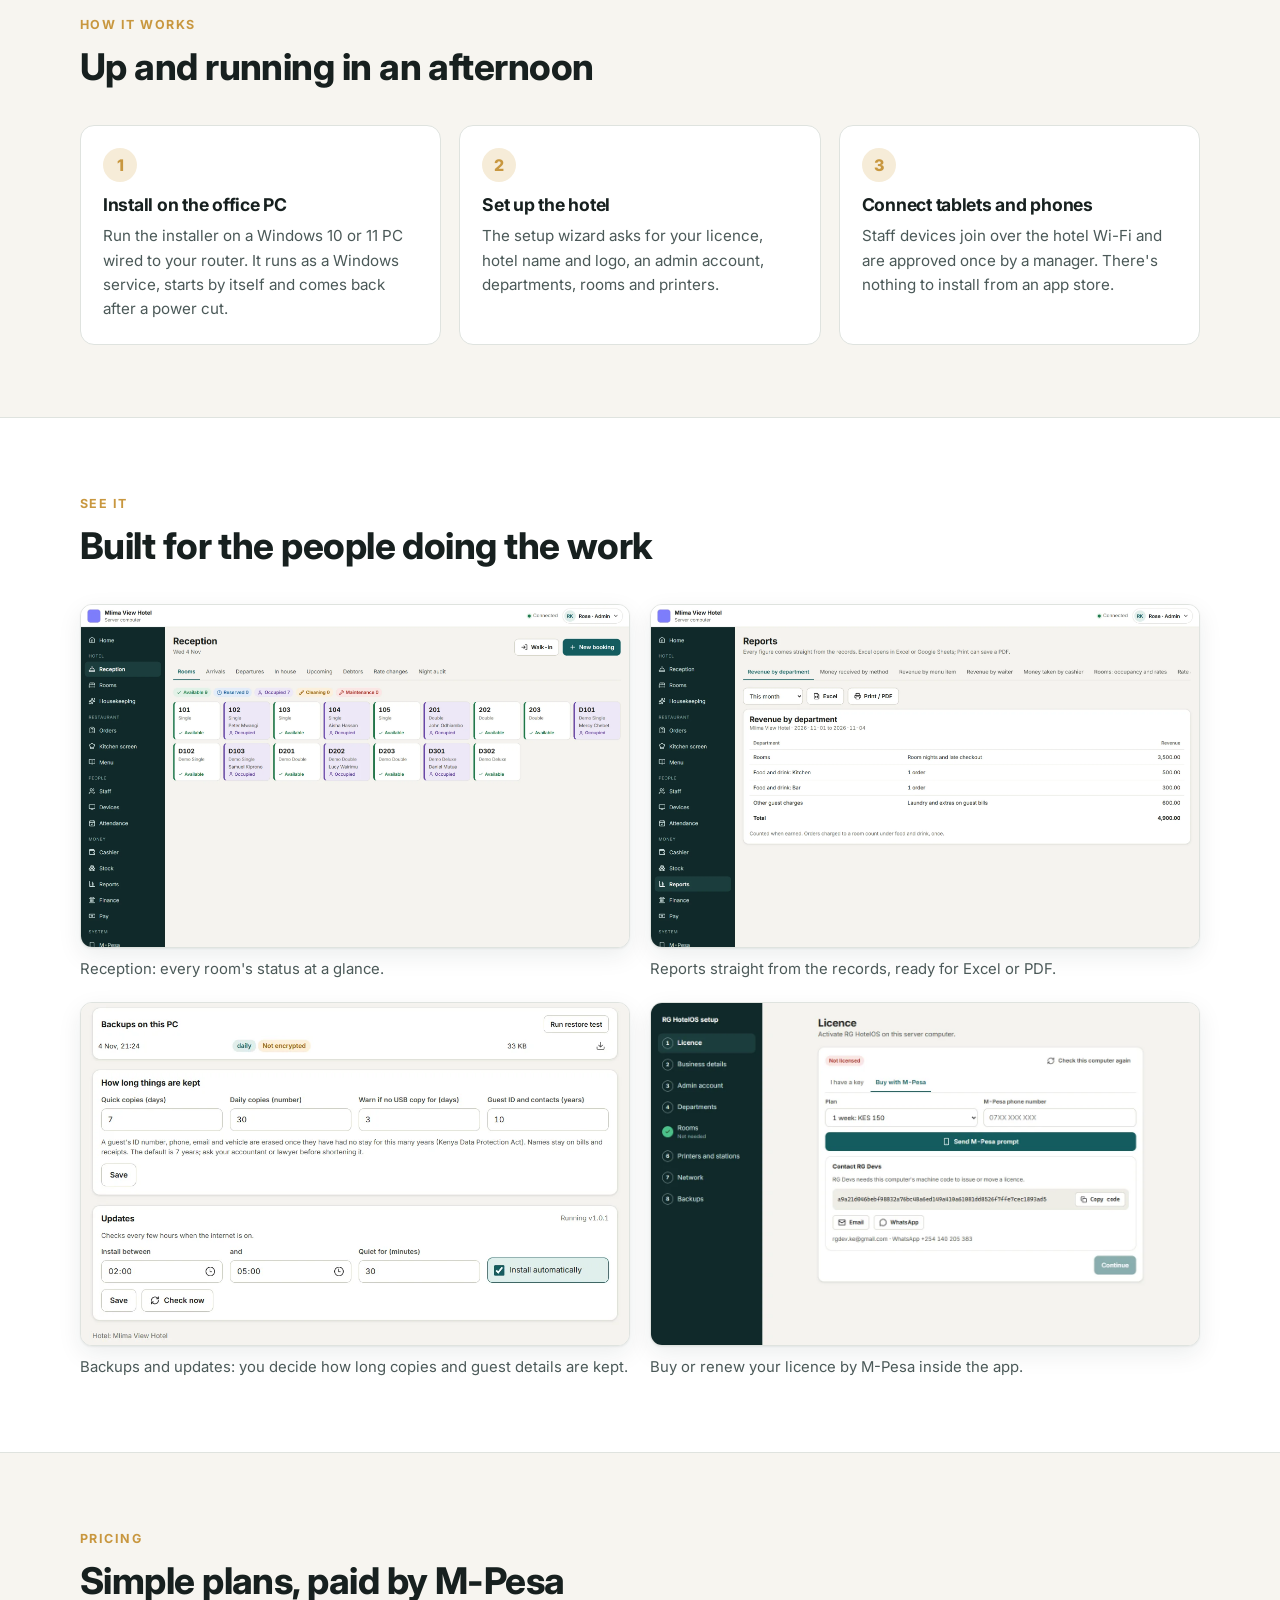
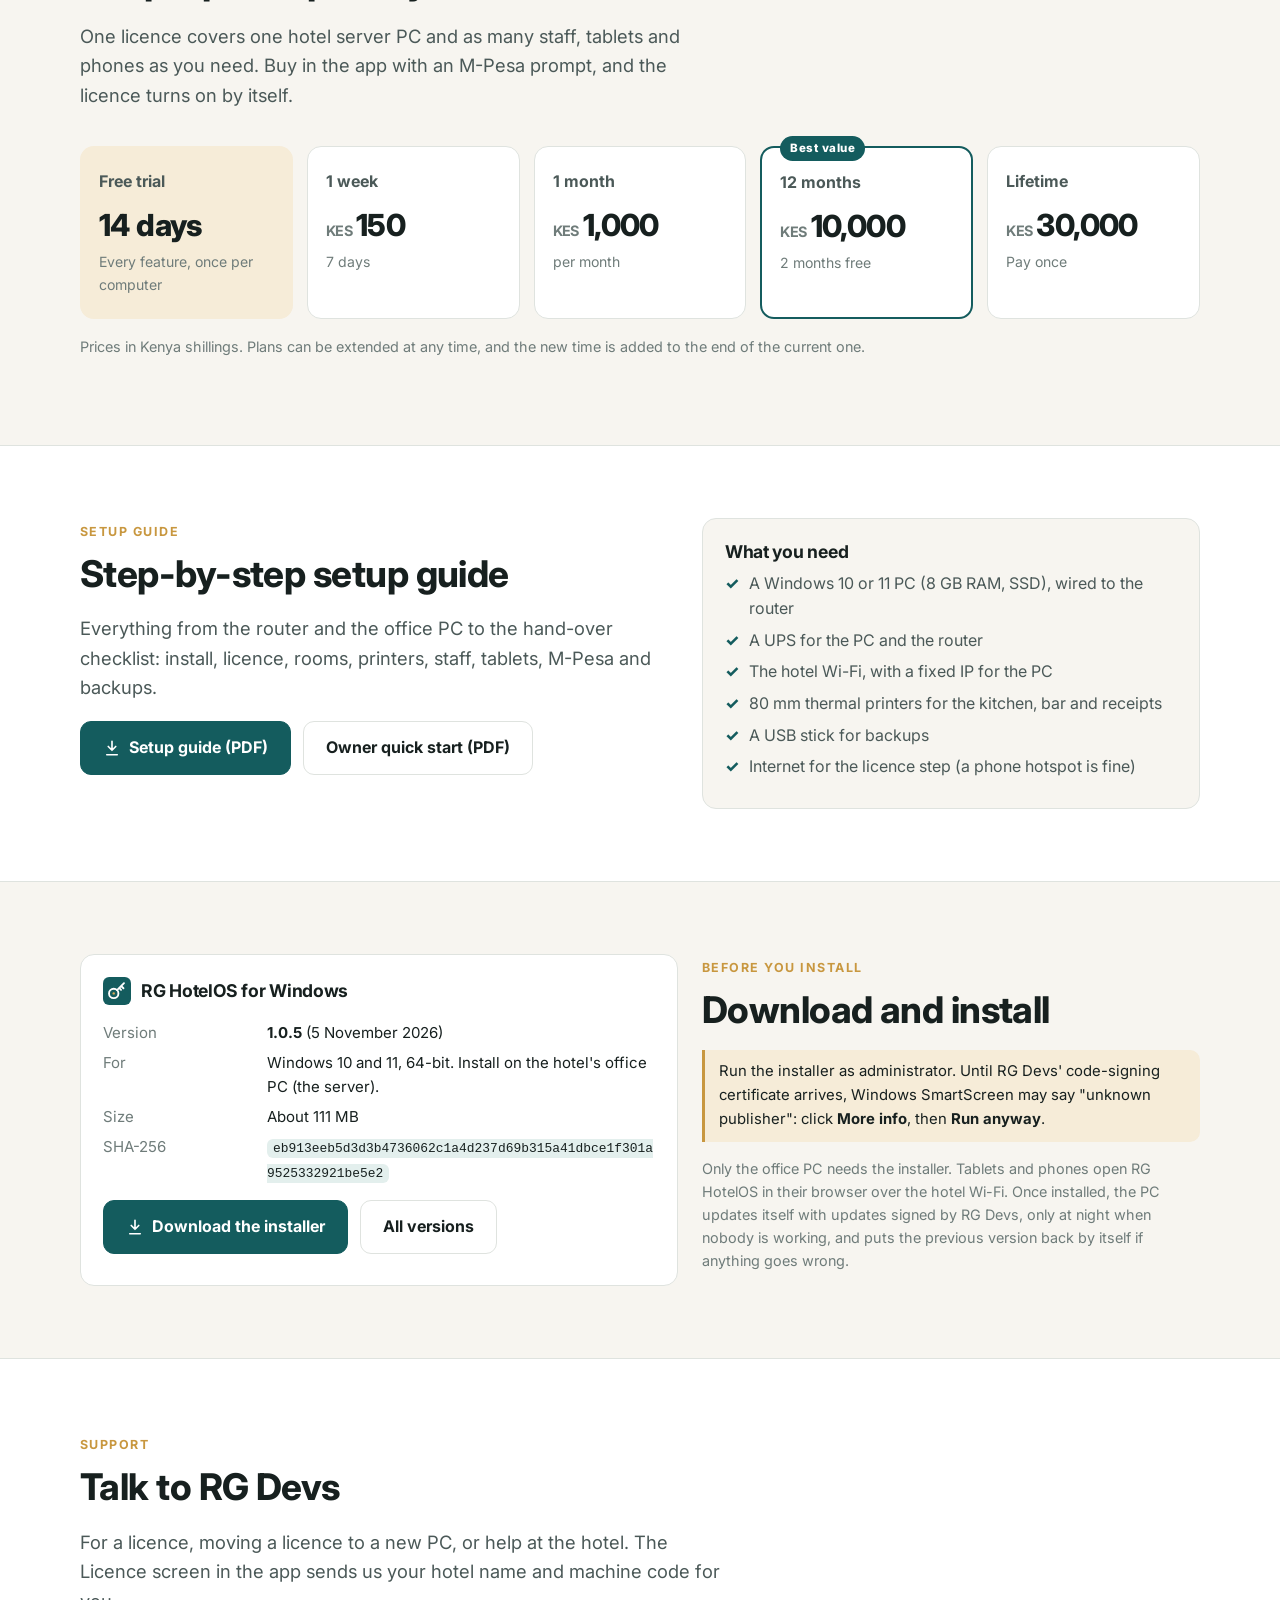
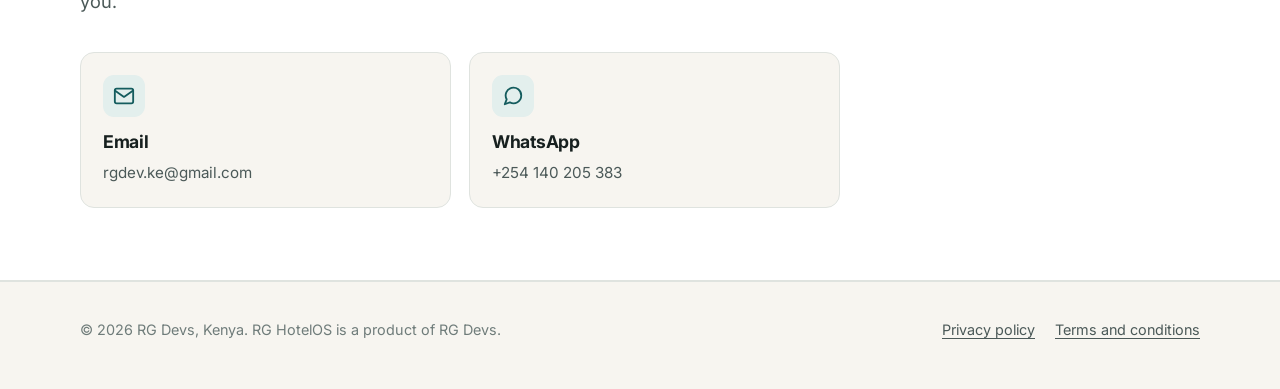
==== commit 7e062a87: "Website: 1.0.5, tested on real hardware Co-Authored-By: Claude Opus 5.5 <noreply@anthropic.com>" ====
--- a/index.html
+++ b/index.html
@@ -146,10 +146,10 @@
     <div class="card">
       <h3><img src="assets/img/icon.svg" alt="" width="28" height="28">RG HotelOS for Windows</h3>
       <dl class="kv">
-        <dt>Version</dt><dd><strong id="ver">1.0.2</strong> (4 November 2026)</dd>
+        <dt>Version</dt><dd><strong id="ver">1.0.5</strong> (5 November 2026)</dd>
         <dt>For</dt><dd>Windows 10 and 11, 64-bit. Install on the hotel's office PC (the server).</dd>
         <dt>Size</dt><dd>About 111 MB</dd>
-        <dt>SHA-256</dt><dd><code class="hash" id="sha">ba9fce1742f77847788d52d05a811a182586a5599587859256481edadbe403a1</code></dd>
+        <dt>SHA-256</dt><dd><code class="hash" id="sha">eb913eeb5d3d3b4736062c1a4d237d69b315a41dbce1f301a9525332921be5e2</code></dd>
       </dl>
       <div class="btns">
         <a class="btn primary" href="https://github.com/kenrodgersutugi-tech/rg-hotelos-releases/releases/latest/download/RG-HotelOS-Setup.exe"><svg viewBox="0 0 24 24" fill="none" stroke="currentColor" stroke-width="2.2" stroke-linecap="round" stroke-linejoin="round"><path d="M12 3v12m0 0l-5-5m5 5l5-5M5 21h14"/></svg>Download the installer</a>
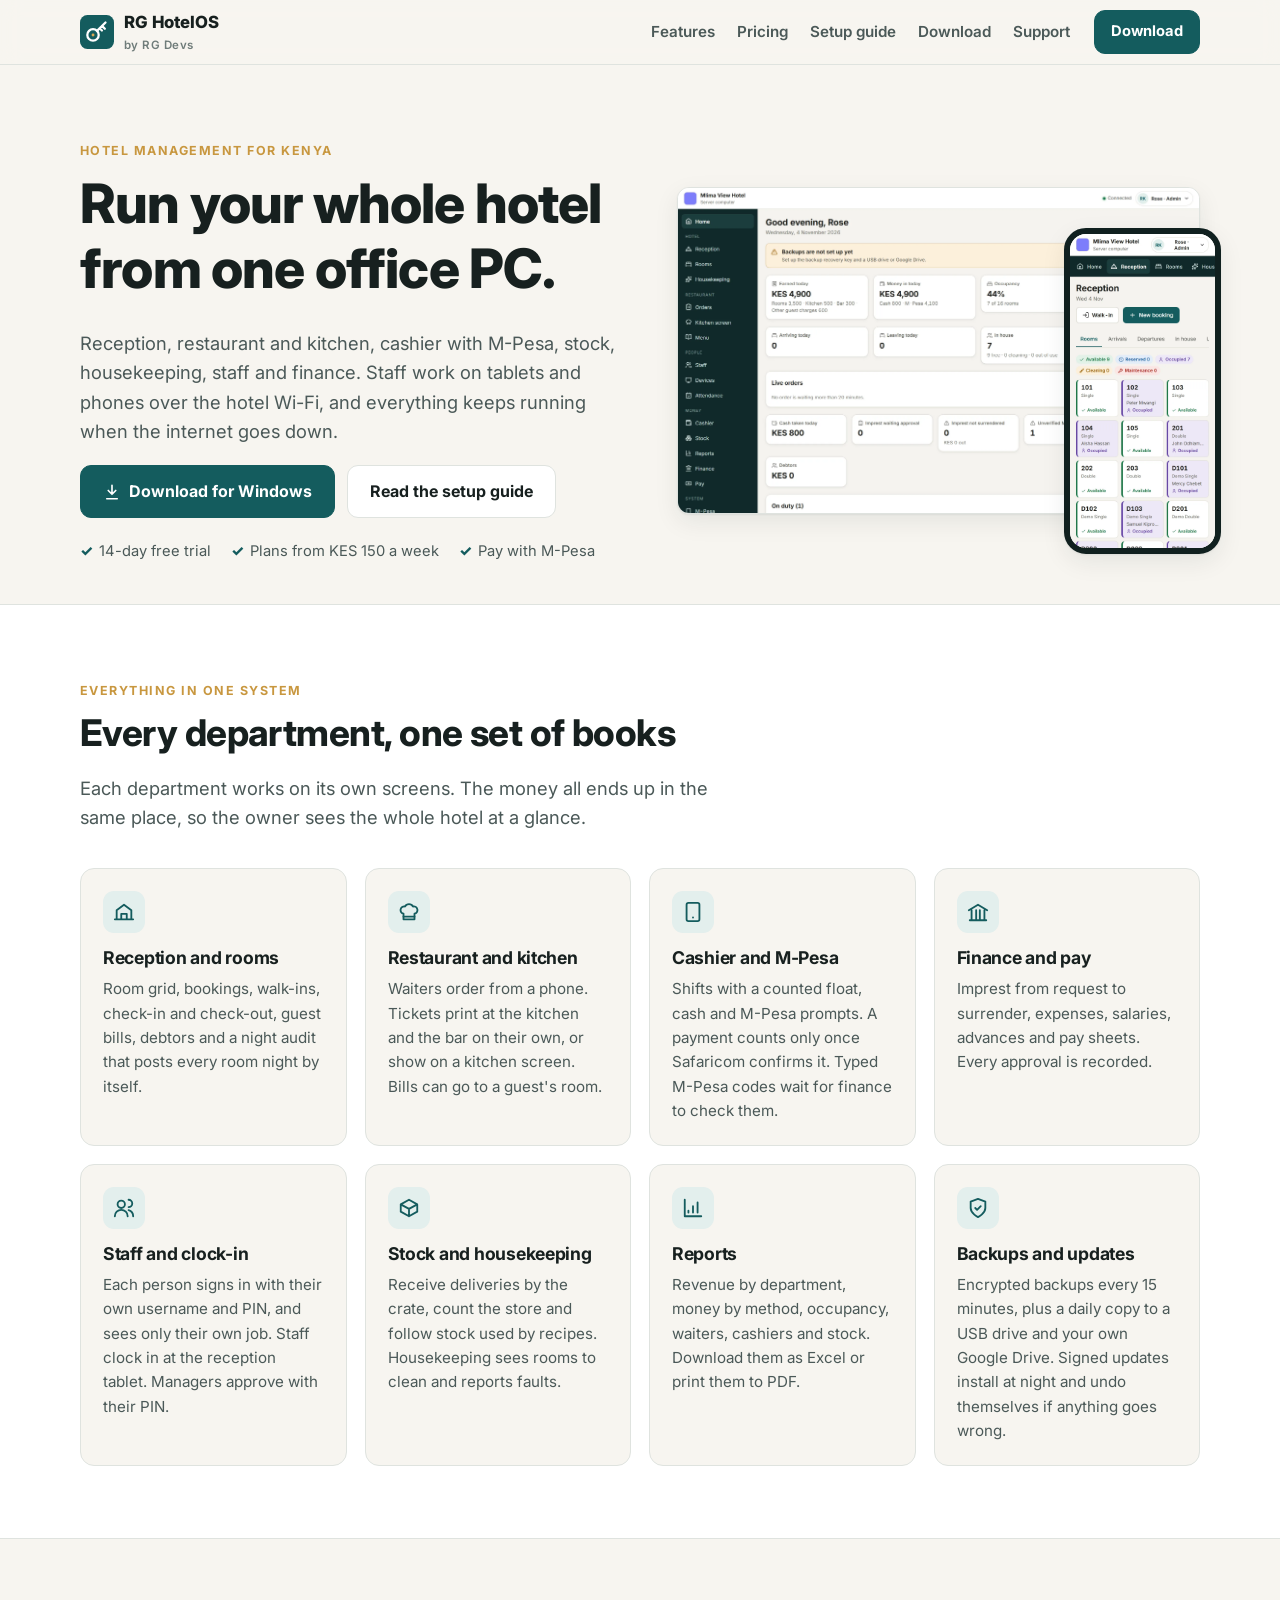
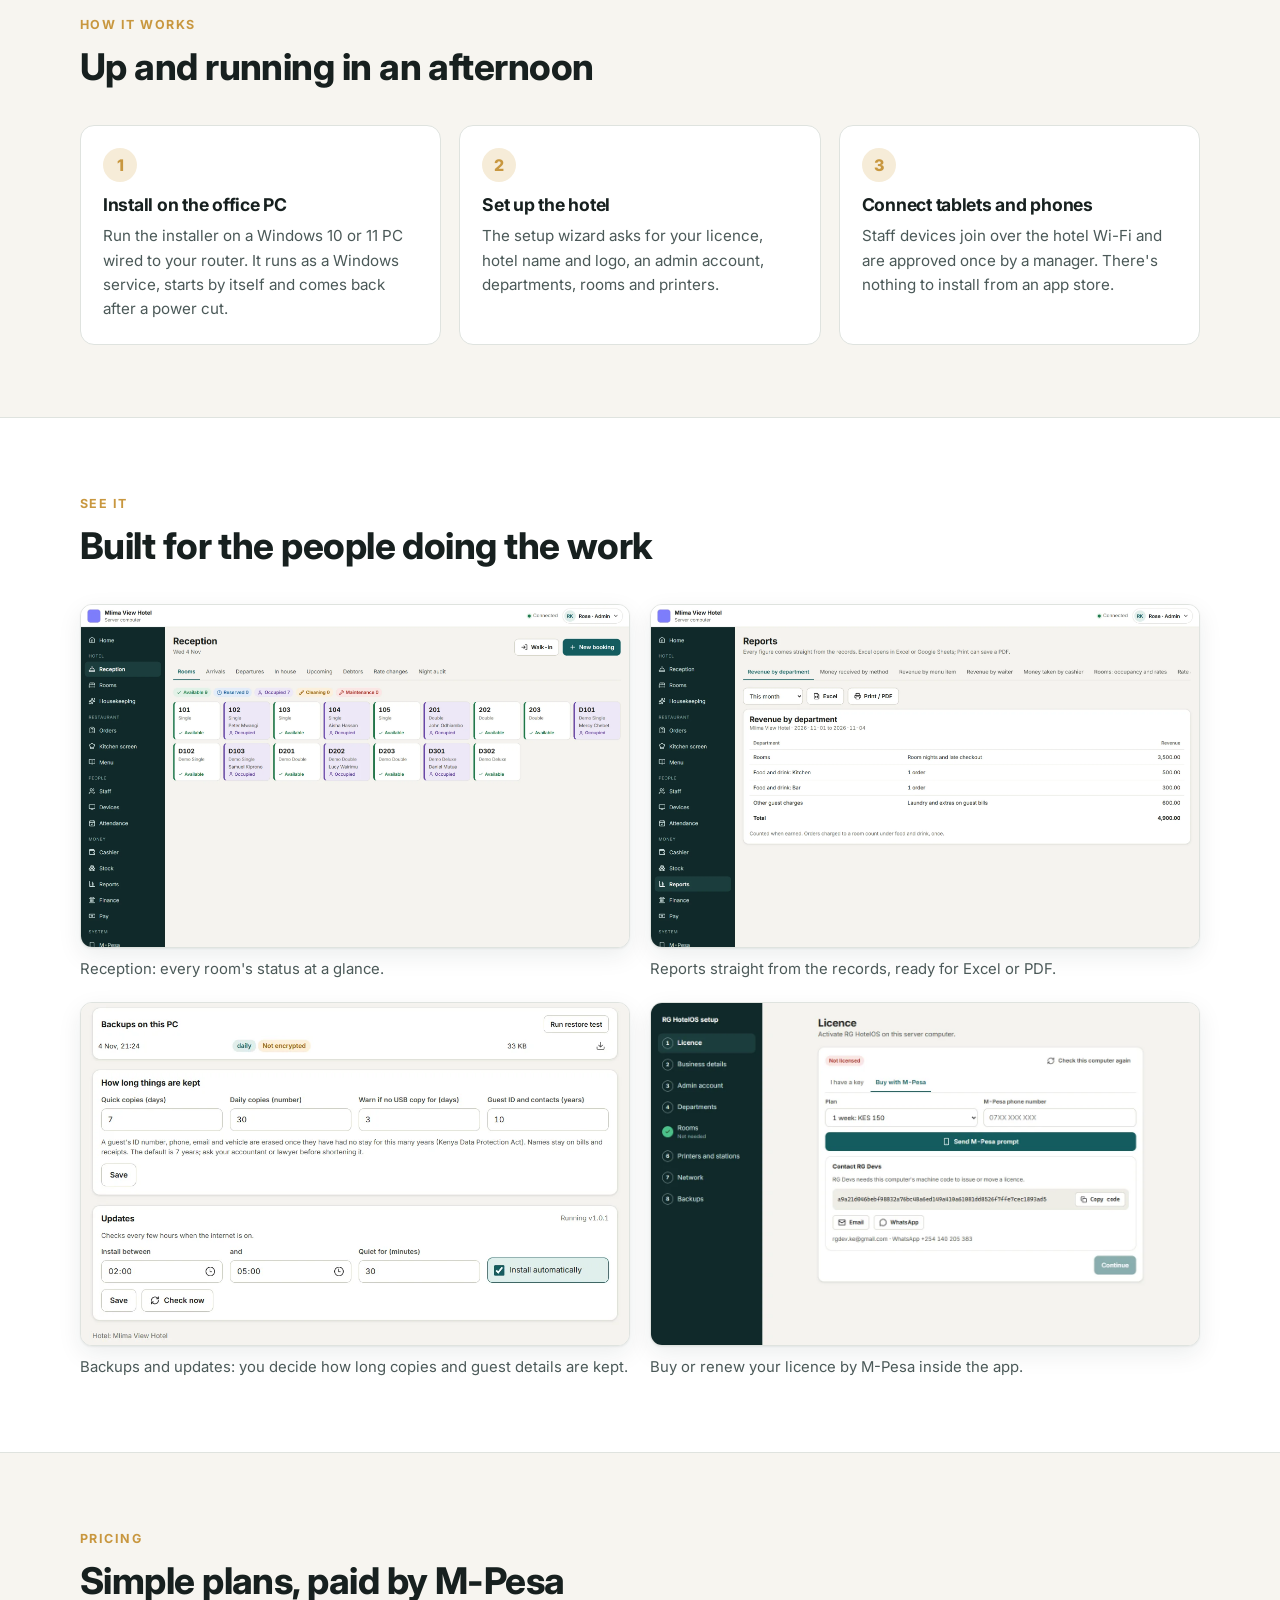
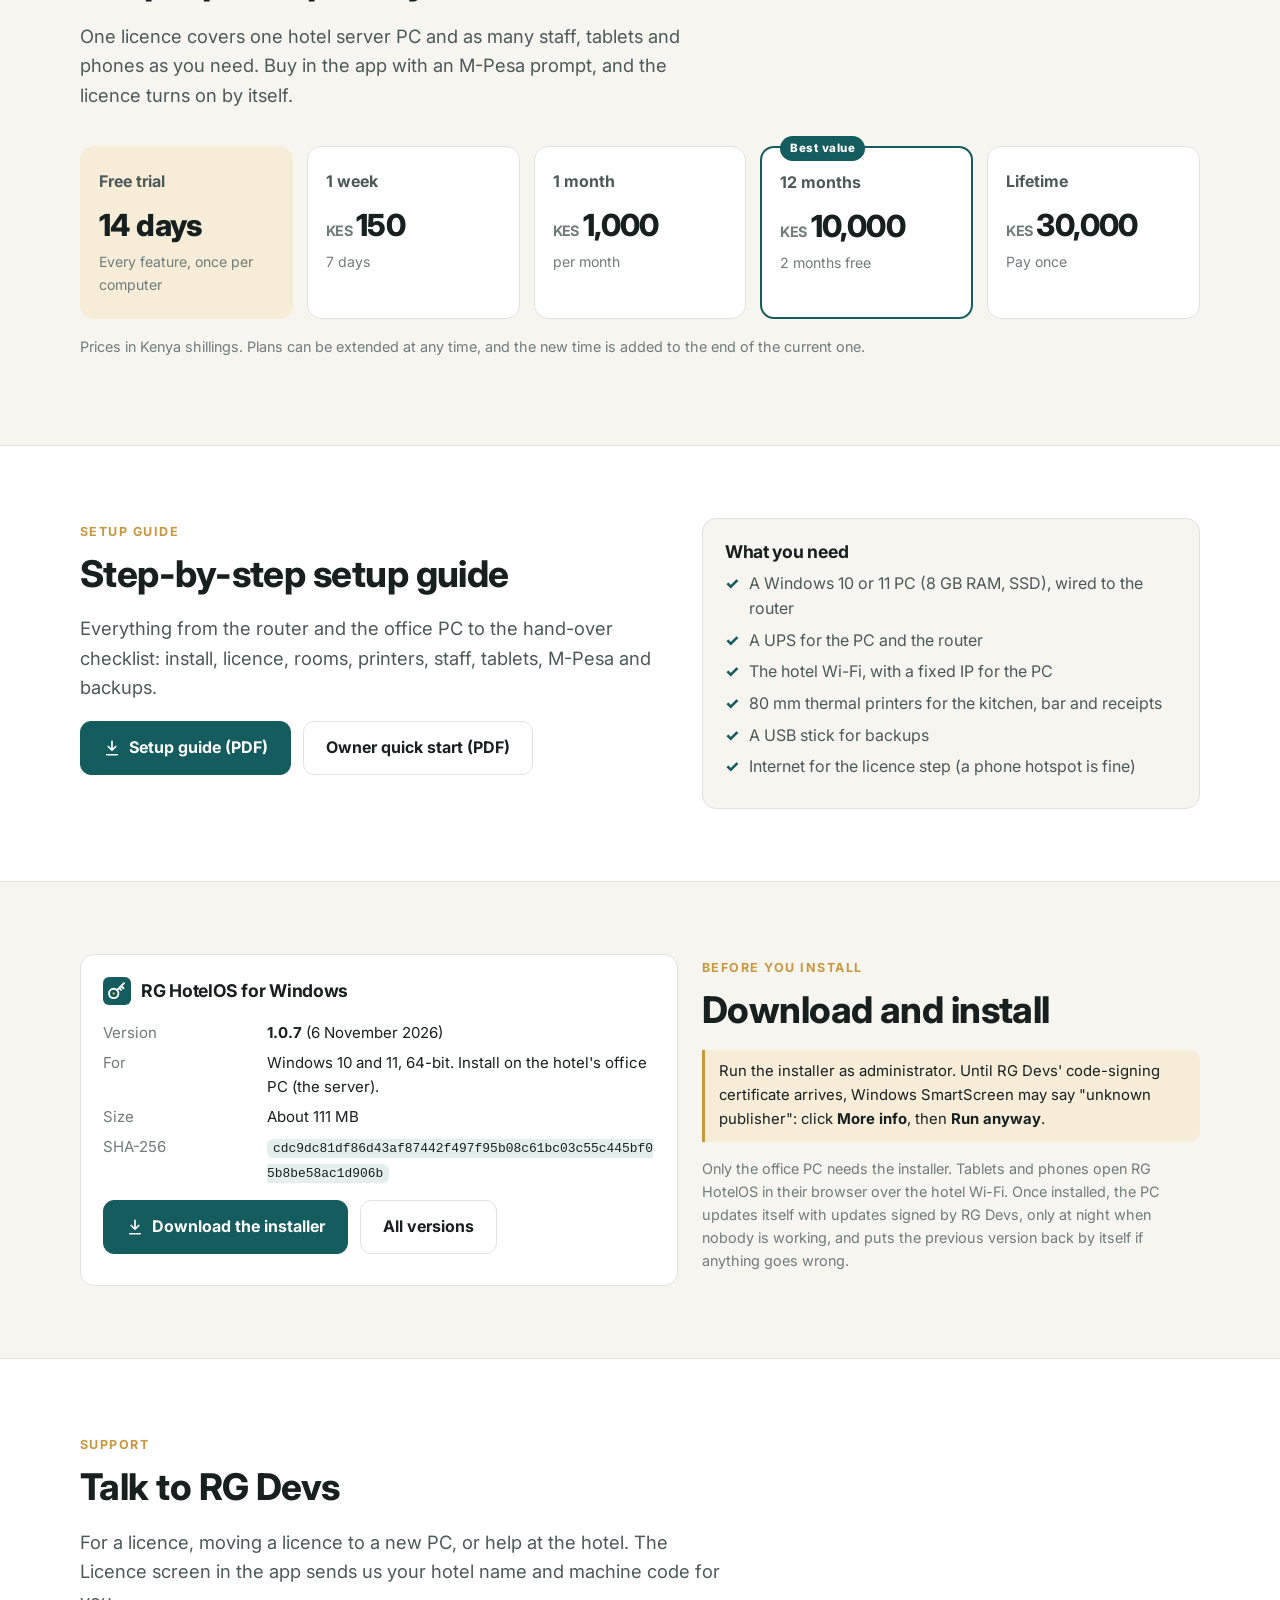
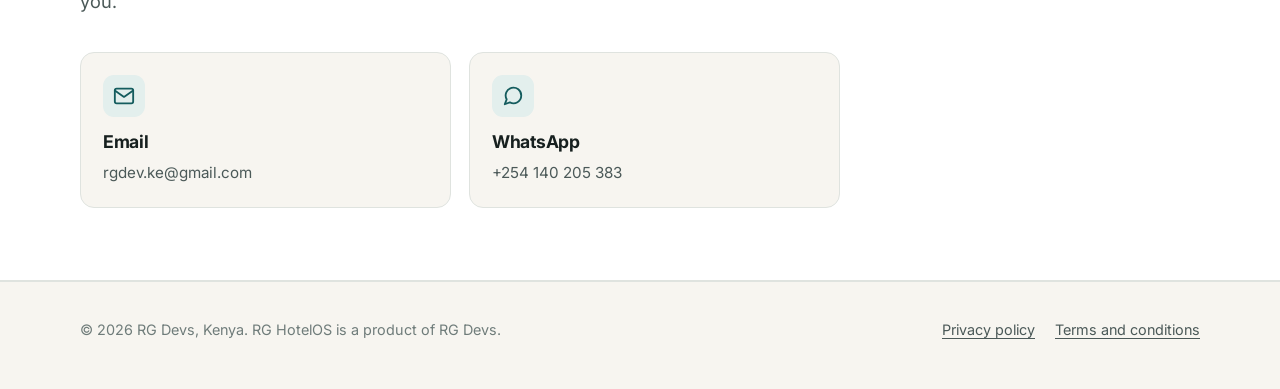
==== commit b4774116: "Website: 1.0.7 Co-Authored-By: Claude Opus 5.5 <noreply@anthropic.com>" ====
--- a/index.html
+++ b/index.html
@@ -146,10 +146,10 @@
     <div class="card">
       <h3><img src="assets/img/icon.svg" alt="" width="28" height="28">RG HotelOS for Windows</h3>
       <dl class="kv">
-        <dt>Version</dt><dd><strong id="ver">1.0.5</strong> (5 November 2026)</dd>
+        <dt>Version</dt><dd><strong id="ver">1.0.7</strong> (6 November 2026)</dd>
         <dt>For</dt><dd>Windows 10 and 11, 64-bit. Install on the hotel's office PC (the server).</dd>
         <dt>Size</dt><dd>About 111 MB</dd>
-        <dt>SHA-256</dt><dd><code class="hash" id="sha">eb913eeb5d3d3b4736062c1a4d237d69b315a41dbce1f301a9525332921be5e2</code></dd>
+        <dt>SHA-256</dt><dd><code class="hash" id="sha">cdc9dc81df86d43af87442f497f95b08c61bc03c55c445bf05b8be58ac1d906b</code></dd>
       </dl>
       <div class="btns">
         <a class="btn primary" href="https://github.com/kenrodgersutugi-tech/rg-hotelos-releases/releases/latest/download/RG-HotelOS-Setup.exe"><svg viewBox="0 0 24 24" fill="none" stroke="currentColor" stroke-width="2.2" stroke-linecap="round" stroke-linejoin="round"><path d="M12 3v12m0 0l-5-5m5 5l5-5M5 21h14"/></svg>Download the installer</a>
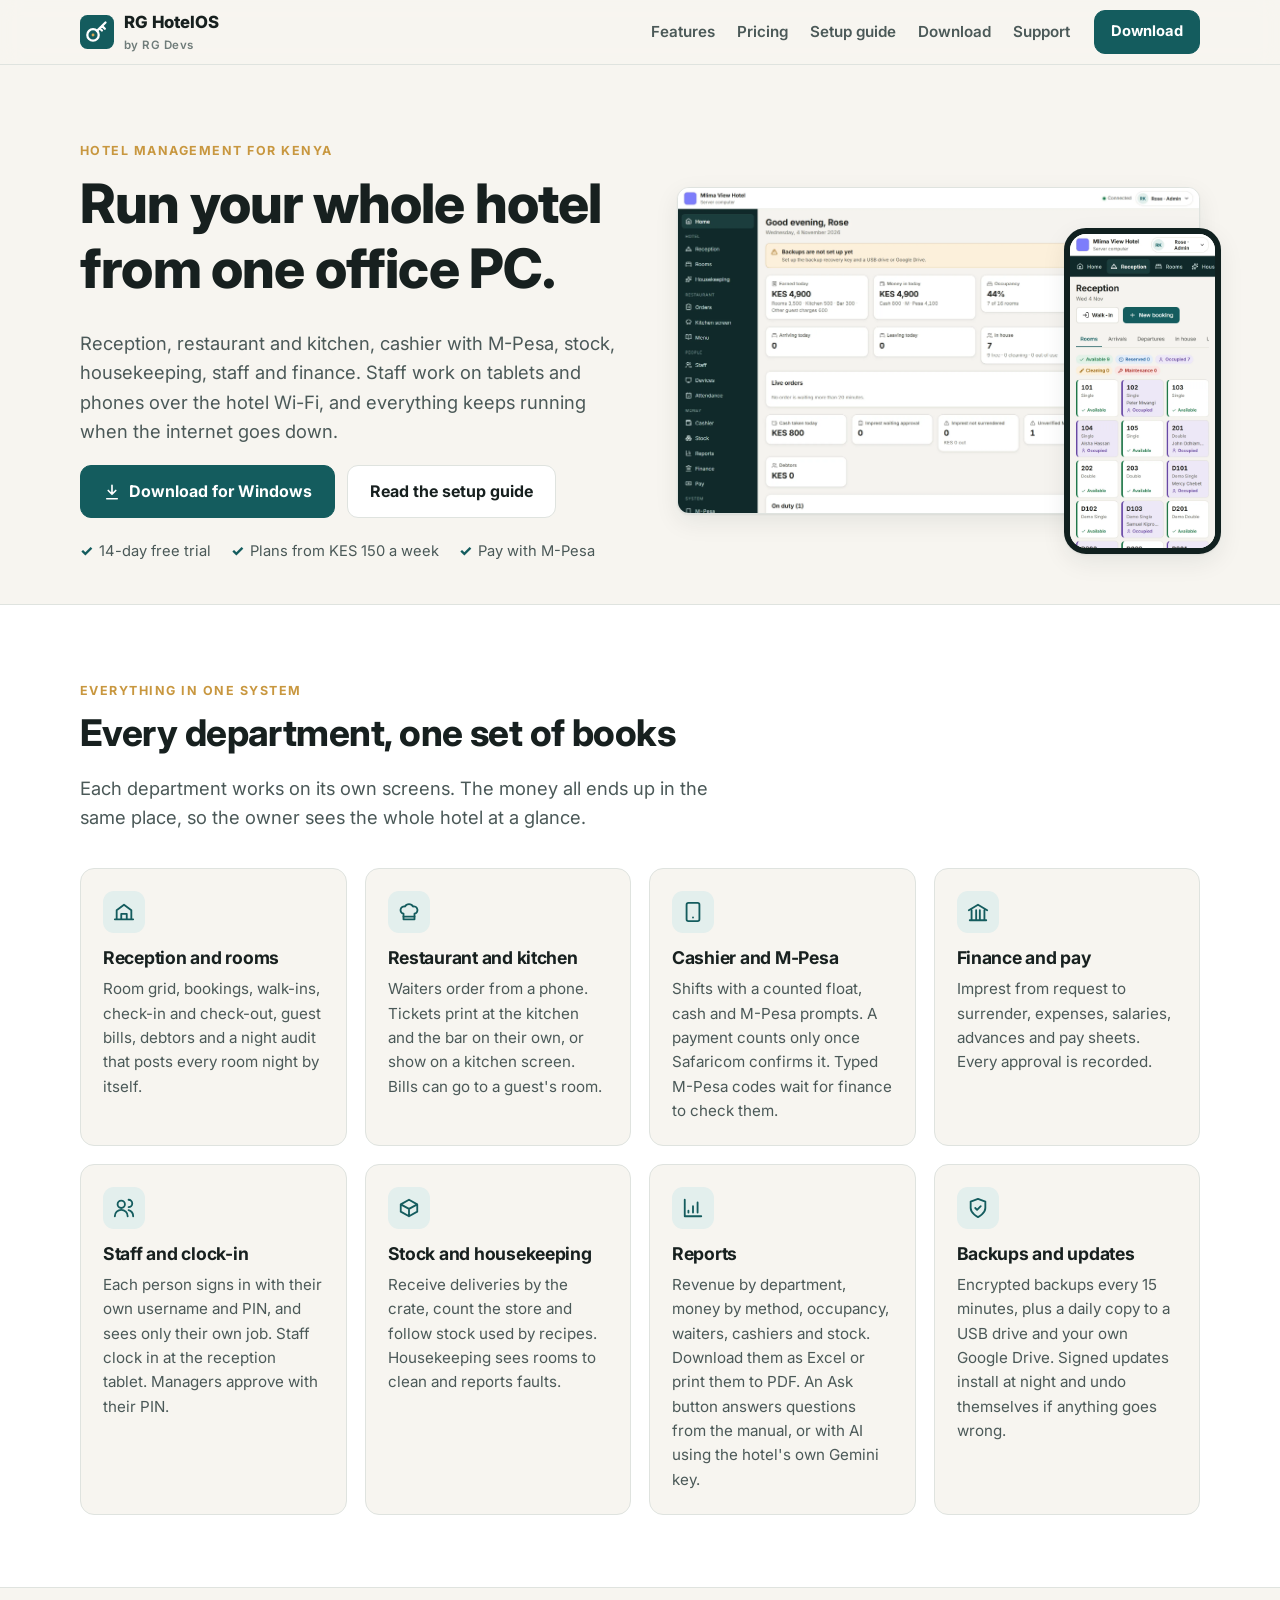
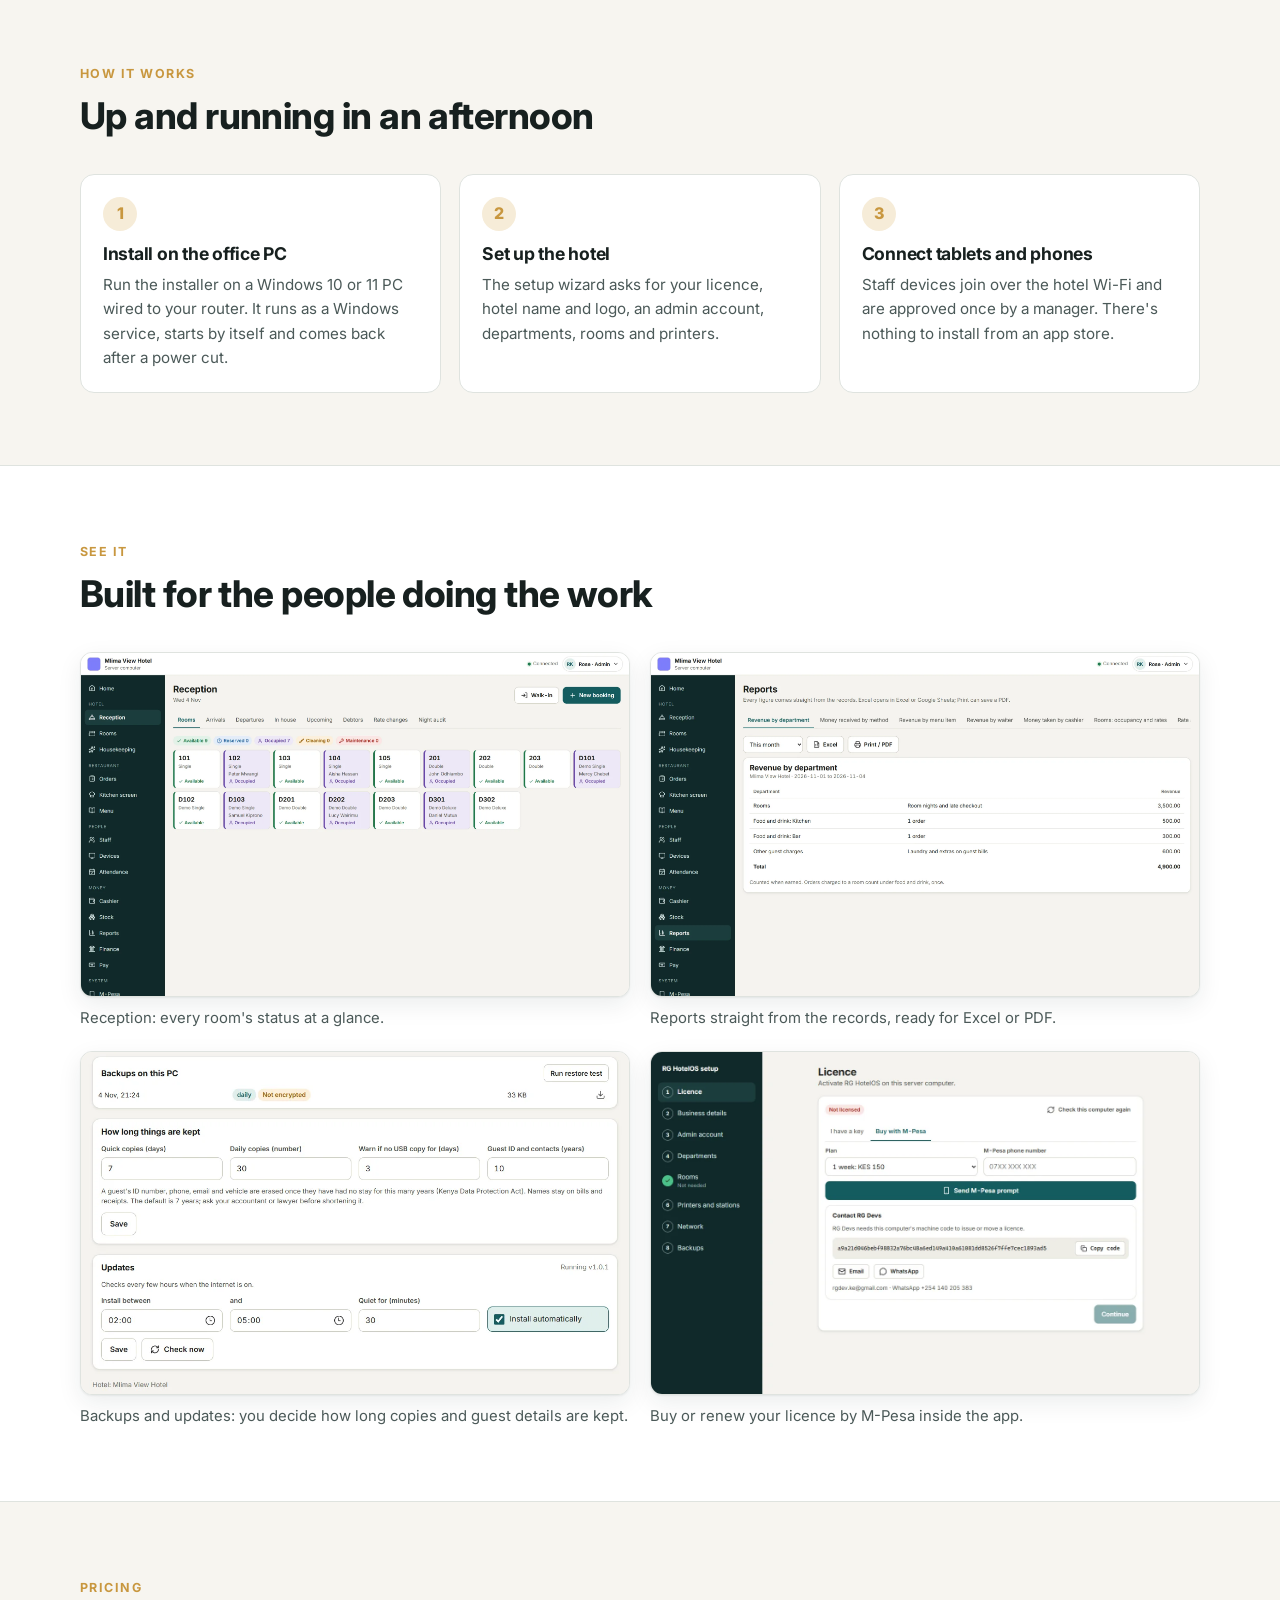
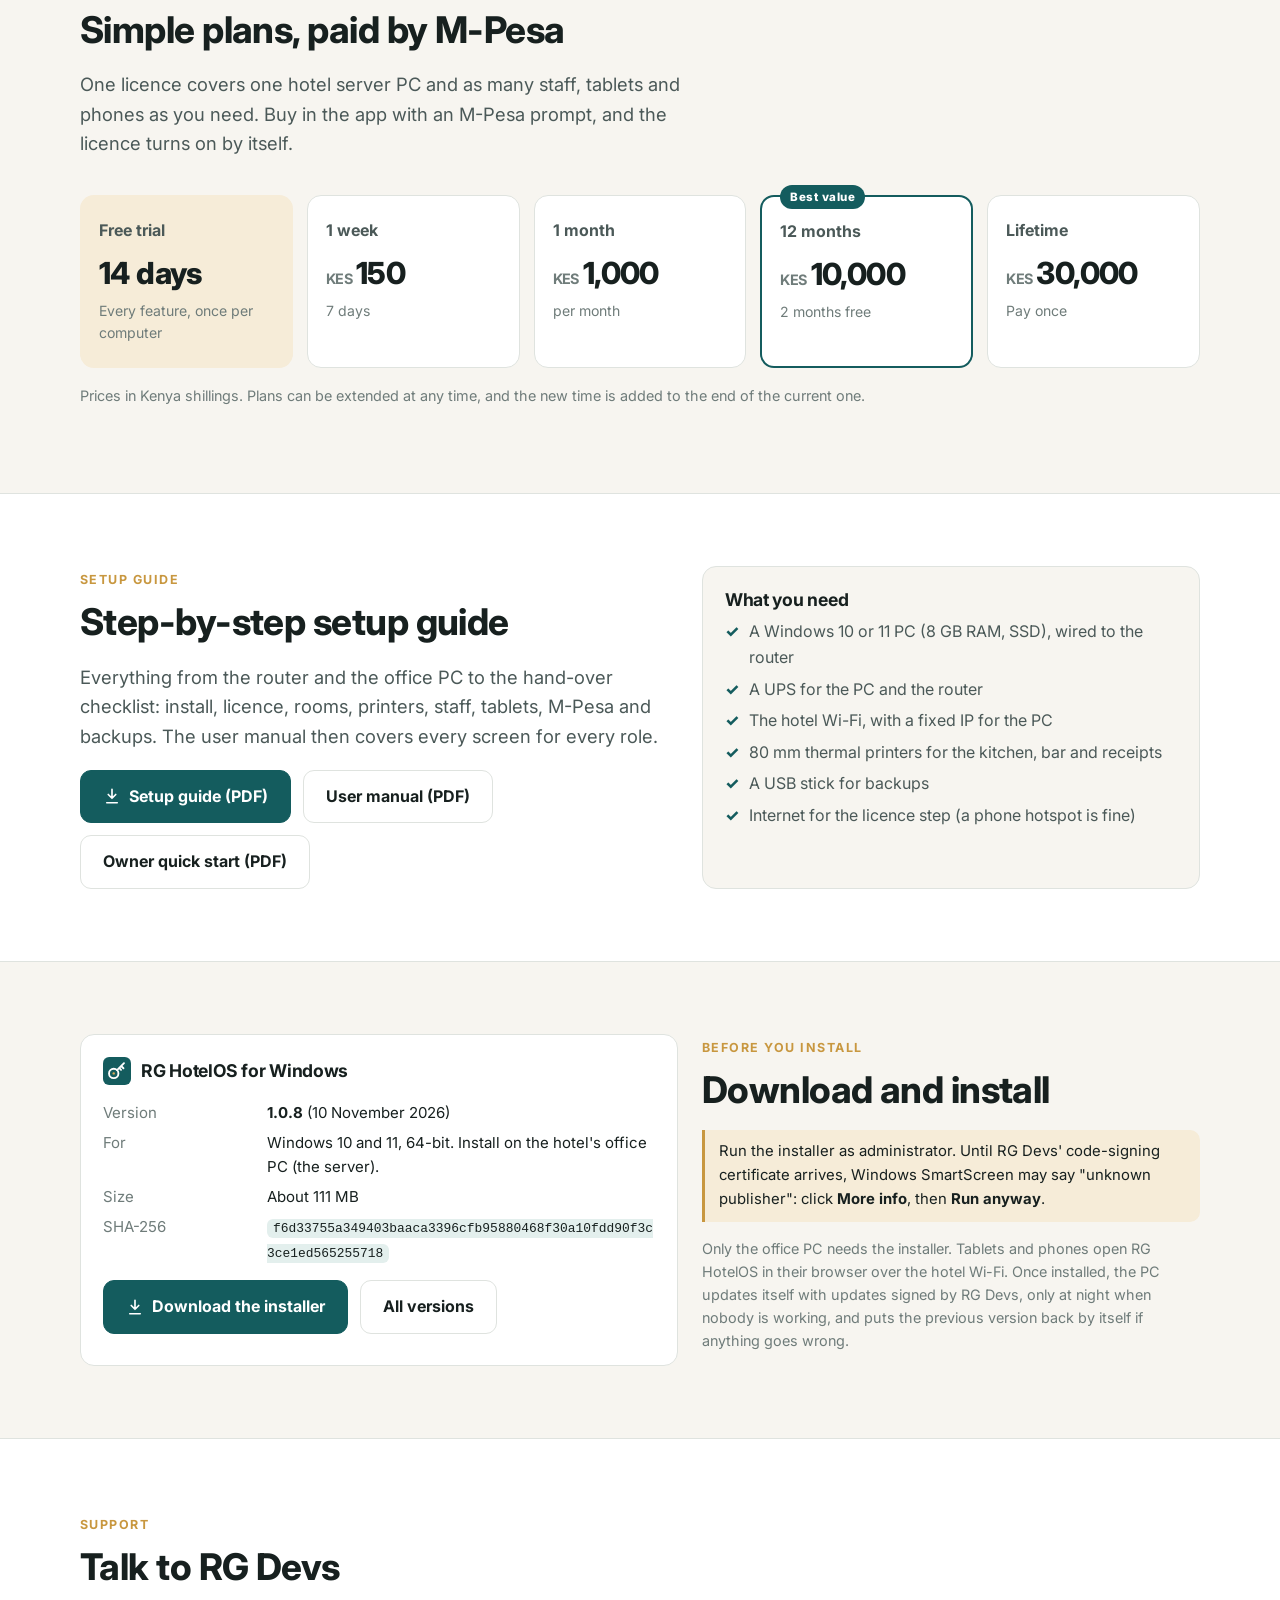
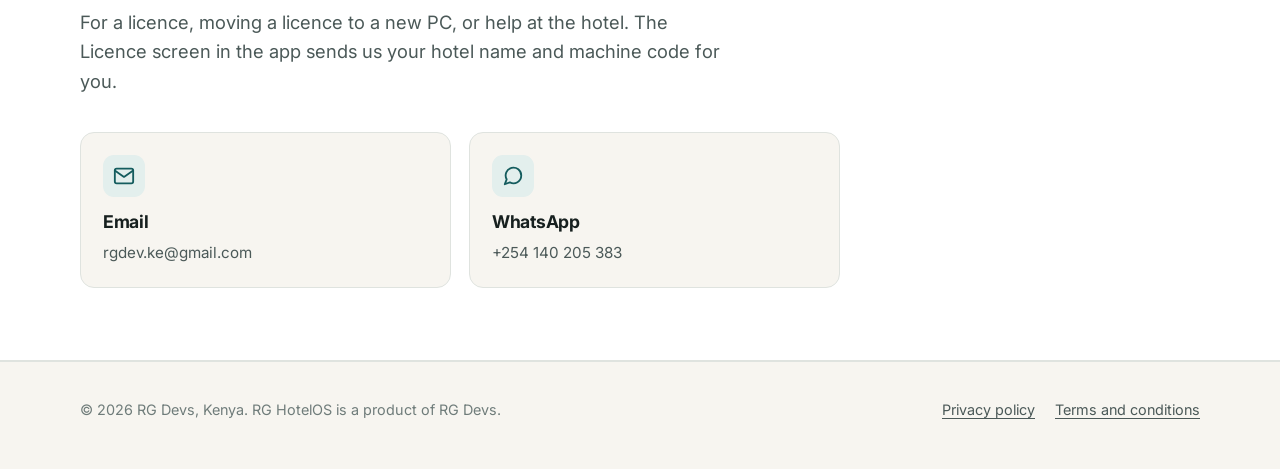
==== commit 27935c2c: "1.0.8: user manual PDF, assistant in privacy policy and terms, new version and SHA-256 Co-Authored-B" ====
--- a/index.html
+++ b/index.html
@@ -63,7 +63,7 @@
       <div class="card"><div class="icon"><svg viewBox="0 0 24 24" fill="none" stroke="currentColor" stroke-width="2" stroke-linecap="round" stroke-linejoin="round"><path d="M3 21h18M5 21V10M10 21V10M14 21V10M19 21V10M2 10l10-6 10 6"/></svg></div><h3>Finance and pay</h3><p>Imprest from request to surrender, expenses, salaries, advances and pay sheets. Every approval is recorded.</p></div>
       <div class="card"><div class="icon"><svg viewBox="0 0 24 24" fill="none" stroke="currentColor" stroke-width="2" stroke-linecap="round" stroke-linejoin="round"><circle cx="9" cy="8" r="4"/><path d="M2 21a7 7 0 0 1 14 0M17 3a4 4 0 0 1 0 8M22 21a7 7 0 0 0-5-6.7"/></svg></div><h3>Staff and clock-in</h3><p>Each person signs in with their own username and PIN, and sees only their own job. Staff clock in at the reception tablet. Managers approve with their PIN.</p></div>
       <div class="card"><div class="icon"><svg viewBox="0 0 24 24" fill="none" stroke="currentColor" stroke-width="2" stroke-linecap="round" stroke-linejoin="round"><path d="M21 8l-9-5-9 5 9 5 9-5zM3 8v8l9 5 9-5V8M12 13v8"/></svg></div><h3>Stock and housekeeping</h3><p>Receive deliveries by the crate, count the store and follow stock used by recipes. Housekeeping sees rooms to clean and reports faults.</p></div>
-      <div class="card"><div class="icon"><svg viewBox="0 0 24 24" fill="none" stroke="currentColor" stroke-width="2" stroke-linecap="round" stroke-linejoin="round"><path d="M3 3v18h18M7 15v2M12 10v7M17 6v11"/></svg></div><h3>Reports</h3><p>Revenue by department, money by method, occupancy, waiters, cashiers and stock. Download them as Excel or print them to PDF.</p></div>
+      <div class="card"><div class="icon"><svg viewBox="0 0 24 24" fill="none" stroke="currentColor" stroke-width="2" stroke-linecap="round" stroke-linejoin="round"><path d="M3 3v18h18M7 15v2M12 10v7M17 6v11"/></svg></div><h3>Reports</h3><p>Revenue by department, money by method, occupancy, waiters, cashiers and stock. Download them as Excel or print them to PDF. An Ask button answers questions from the manual, or with AI using the hotel's own Gemini key.</p></div>
       <div class="card"><div class="icon"><svg viewBox="0 0 24 24" fill="none" stroke="currentColor" stroke-width="2" stroke-linecap="round" stroke-linejoin="round"><path d="M12 22s8-4 8-10V5l-8-3-8 3v7c0 6 8 10 8 10z"/><path d="M9 12l2 2 4-4"/></svg></div><h3>Backups and updates</h3><p>Encrypted backups every 15 minutes, plus a daily copy to a USB drive and your own Google Drive. Signed updates install at night and undo themselves if anything goes wrong.</p></div>
     </div>
   </div>
@@ -121,9 +121,10 @@
     <div>
       <span class="eyebrow">Setup guide</span>
       <h2>Step-by-step setup guide</h2>
-      <p class="lead">Everything from the router and the office PC to the hand-over checklist: install, licence, rooms, printers, staff, tablets, M-Pesa and backups.</p>
+      <p class="lead">Everything from the router and the office PC to the hand-over checklist: install, licence, rooms, printers, staff, tablets, M-Pesa and backups. The user manual then covers every screen for every role.</p>
       <div class="btns">
         <a class="btn primary" href="downloads/RG-HotelOS-Setup-Guide.pdf" download><svg viewBox="0 0 24 24" fill="none" stroke="currentColor" stroke-width="2.2" stroke-linecap="round" stroke-linejoin="round"><path d="M12 3v12m0 0l-5-5m5 5l5-5M5 21h14"/></svg>Setup guide (PDF)</a>
+        <a class="btn" href="downloads/RG-HotelOS-User-Manual.pdf" download>User manual (PDF)</a>
         <a class="btn" href="downloads/RG-HotelOS-Owner-Quick-Start.pdf" download>Owner quick start (PDF)</a>
       </div>
     </div>
@@ -146,10 +147,10 @@
     <div class="card">
       <h3><img src="assets/img/icon.svg" alt="" width="28" height="28">RG HotelOS for Windows</h3>
       <dl class="kv">
-        <dt>Version</dt><dd><strong id="ver">1.0.7</strong> (6 November 2026)</dd>
+        <dt>Version</dt><dd><strong id="ver">1.0.8</strong> (10 November 2026)</dd>
         <dt>For</dt><dd>Windows 10 and 11, 64-bit. Install on the hotel's office PC (the server).</dd>
         <dt>Size</dt><dd>About 111 MB</dd>
-        <dt>SHA-256</dt><dd><code class="hash" id="sha">cdc9dc81df86d43af87442f497f95b08c61bc03c55c445bf05b8be58ac1d906b</code></dd>
+        <dt>SHA-256</dt><dd><code class="hash" id="sha">f6d33755a349403baaca3396cfb95880468f30a10fdd90f3c3ce1ed565255718</code></dd>
       </dl>
       <div class="btns">
         <a class="btn primary" href="https://github.com/kenrodgersutugi-tech/rg-hotelos-releases/releases/latest/download/RG-HotelOS-Setup.exe"><svg viewBox="0 0 24 24" fill="none" stroke="currentColor" stroke-width="2.2" stroke-linecap="round" stroke-linejoin="round"><path d="M12 3v12m0 0l-5-5m5 5l5-5M5 21h14"/></svg>Download the installer</a>
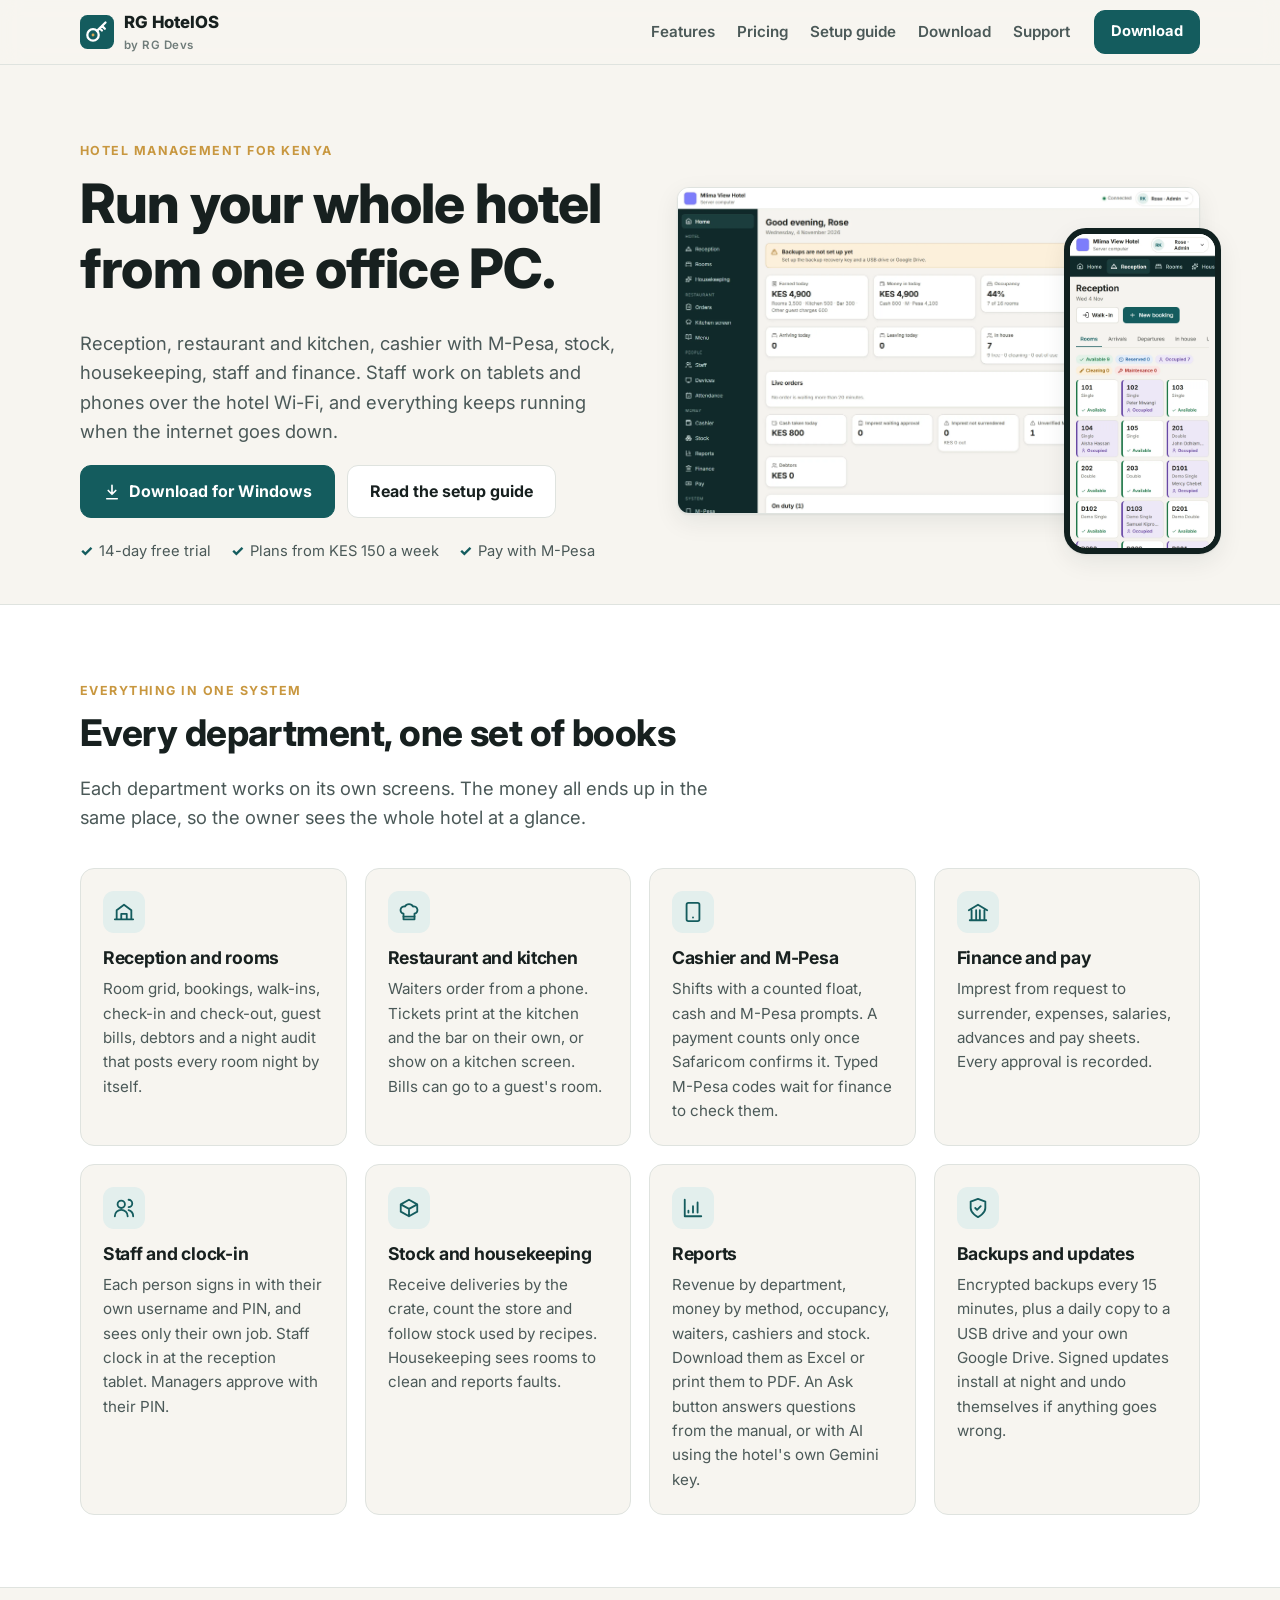
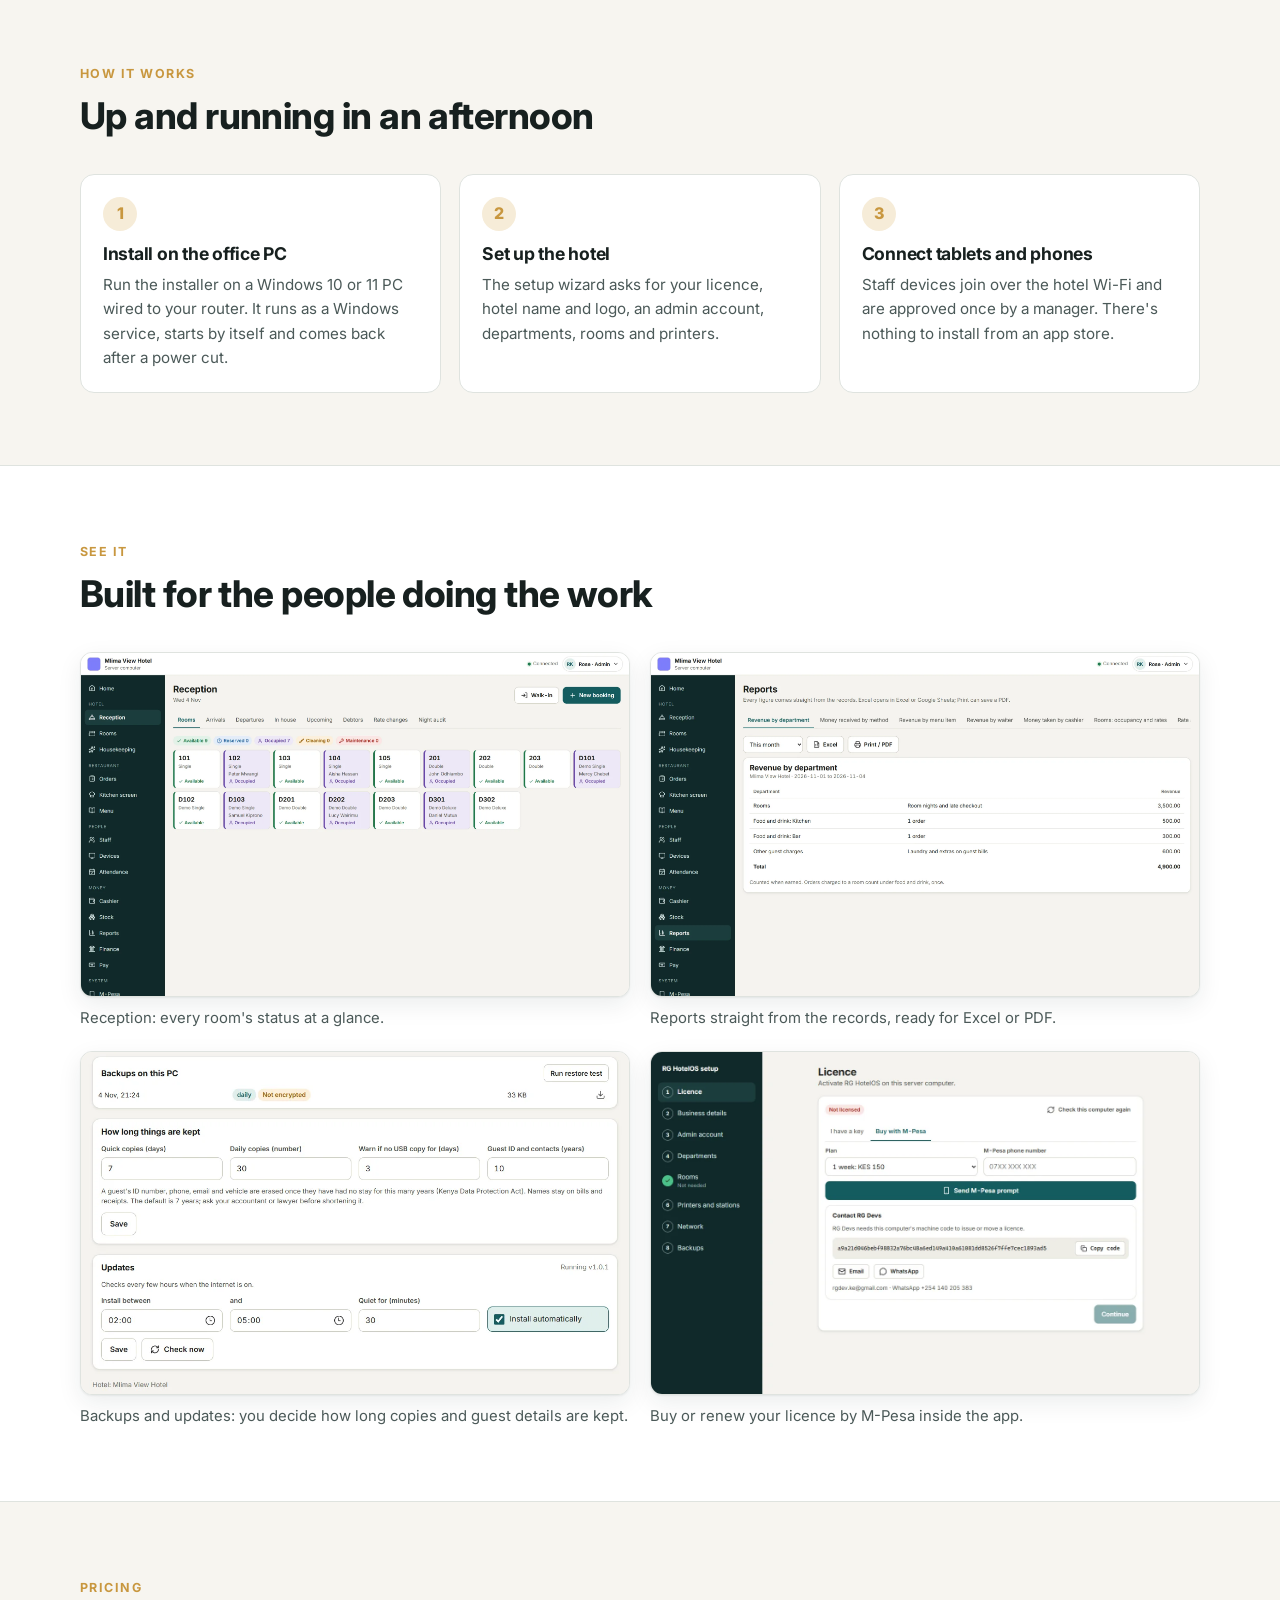
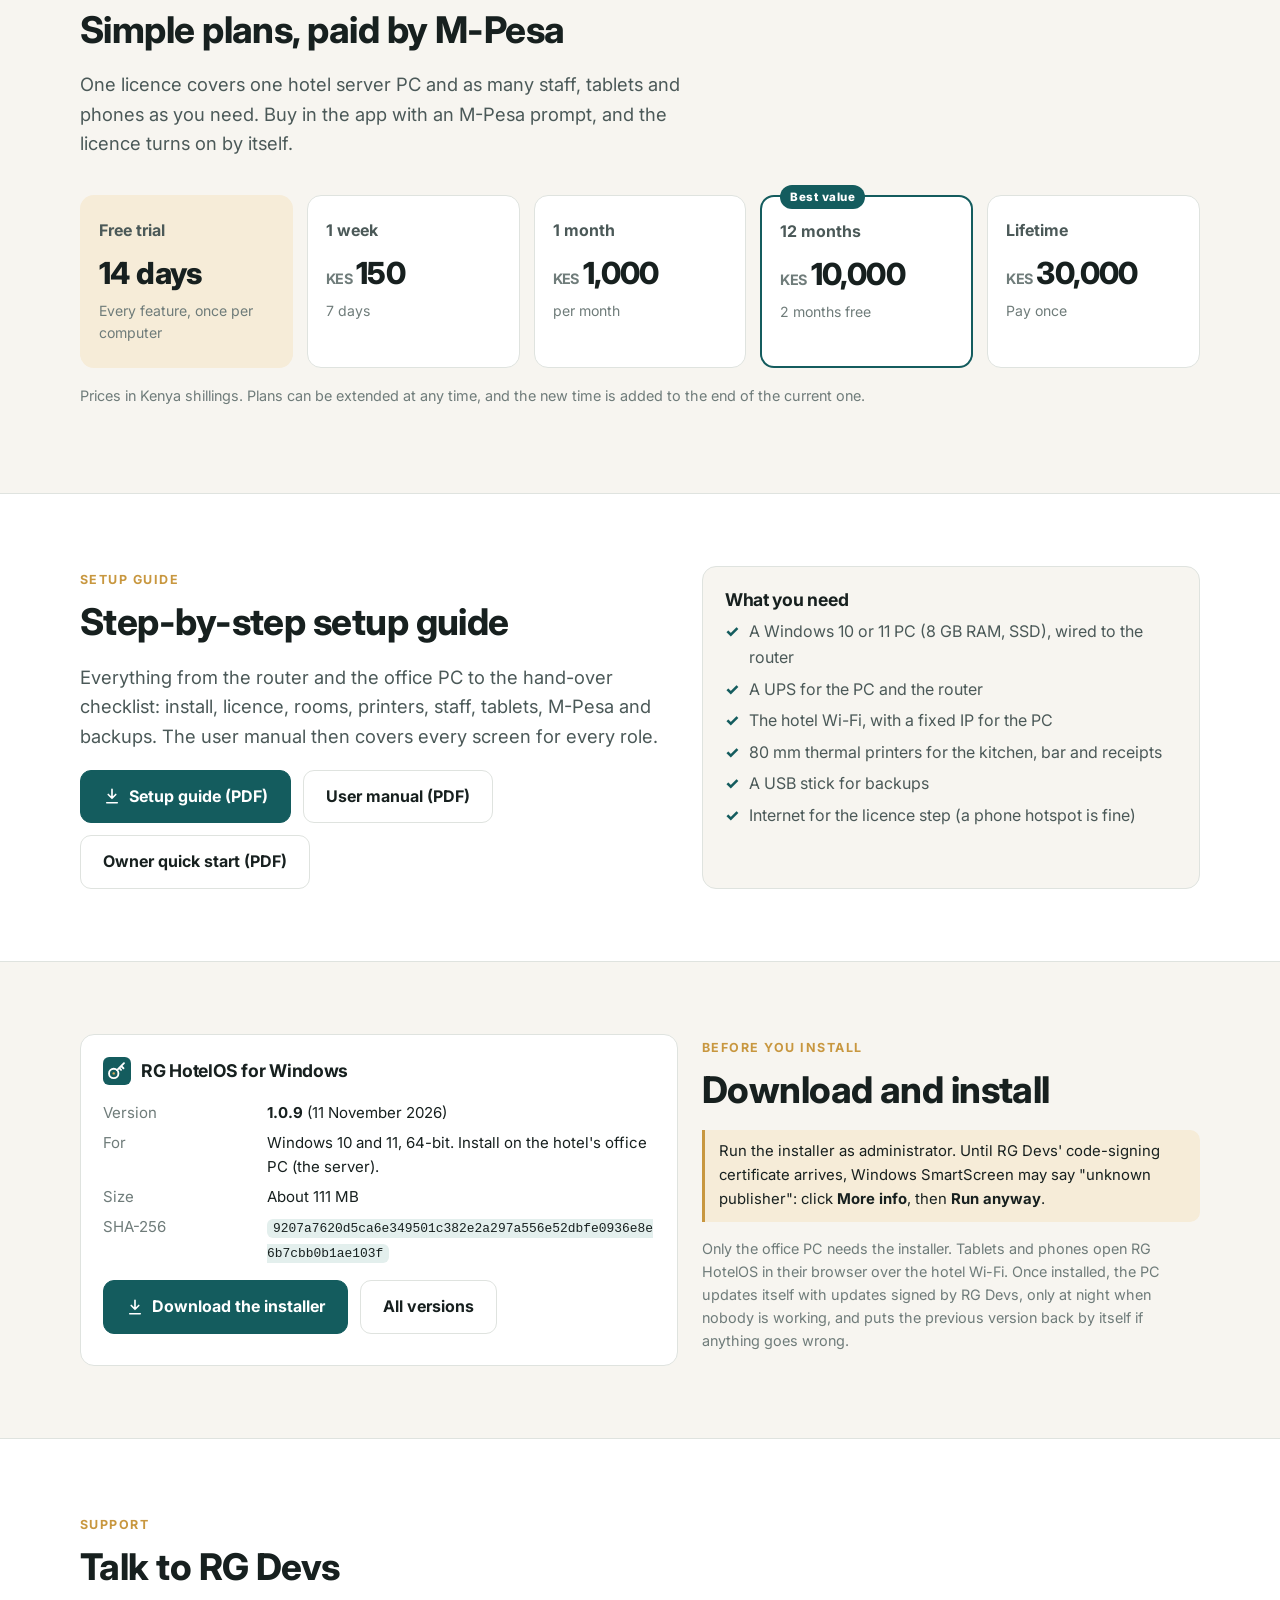
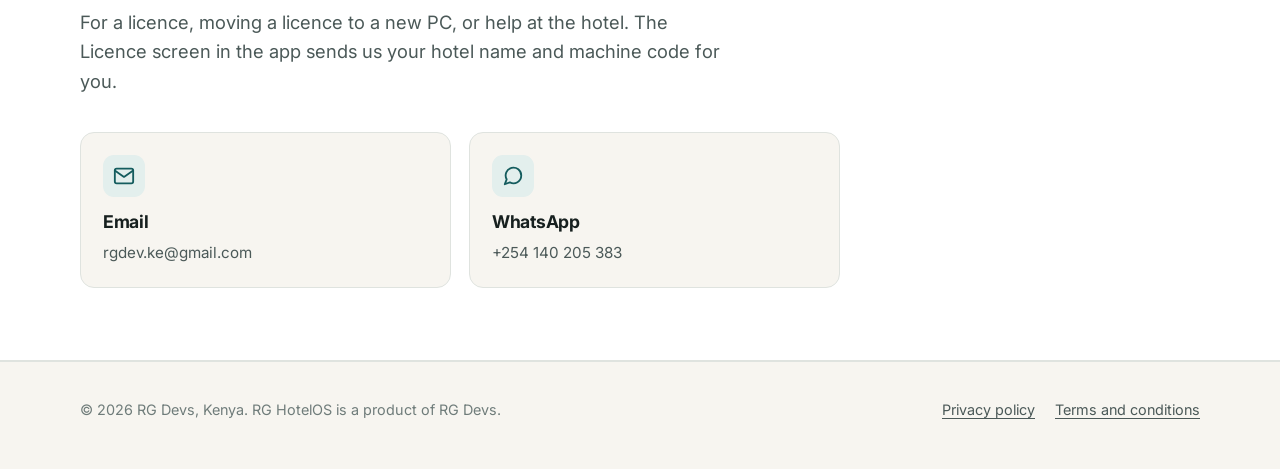
==== commit ee7eab3a: "1.0.9: new version and SHA-256 Co-Authored-By: Claude Opus 5.5 <noreply@anthropic.com>" ====
--- a/index.html
+++ b/index.html
@@ -147,10 +147,10 @@
     <div class="card">
       <h3><img src="assets/img/icon.svg" alt="" width="28" height="28">RG HotelOS for Windows</h3>
       <dl class="kv">
-        <dt>Version</dt><dd><strong id="ver">1.0.8</strong> (10 November 2026)</dd>
+        <dt>Version</dt><dd><strong id="ver">1.0.9</strong> (11 November 2026)</dd>
         <dt>For</dt><dd>Windows 10 and 11, 64-bit. Install on the hotel's office PC (the server).</dd>
         <dt>Size</dt><dd>About 111 MB</dd>
-        <dt>SHA-256</dt><dd><code class="hash" id="sha">f6d33755a349403baaca3396cfb95880468f30a10fdd90f3c3ce1ed565255718</code></dd>
+        <dt>SHA-256</dt><dd><code class="hash" id="sha">9207a7620d5ca6e349501c382e2a297a556e52dbfe0936e8e6b7cbb0b1ae103f</code></dd>
       </dl>
       <div class="btns">
         <a class="btn primary" href="https://github.com/kenrodgersutugi-tech/rg-hotelos-releases/releases/latest/download/RG-HotelOS-Setup.exe"><svg viewBox="0 0 24 24" fill="none" stroke="currentColor" stroke-width="2.2" stroke-linecap="round" stroke-linejoin="round"><path d="M12 3v12m0 0l-5-5m5 5l5-5M5 21h14"/></svg>Download the installer</a>
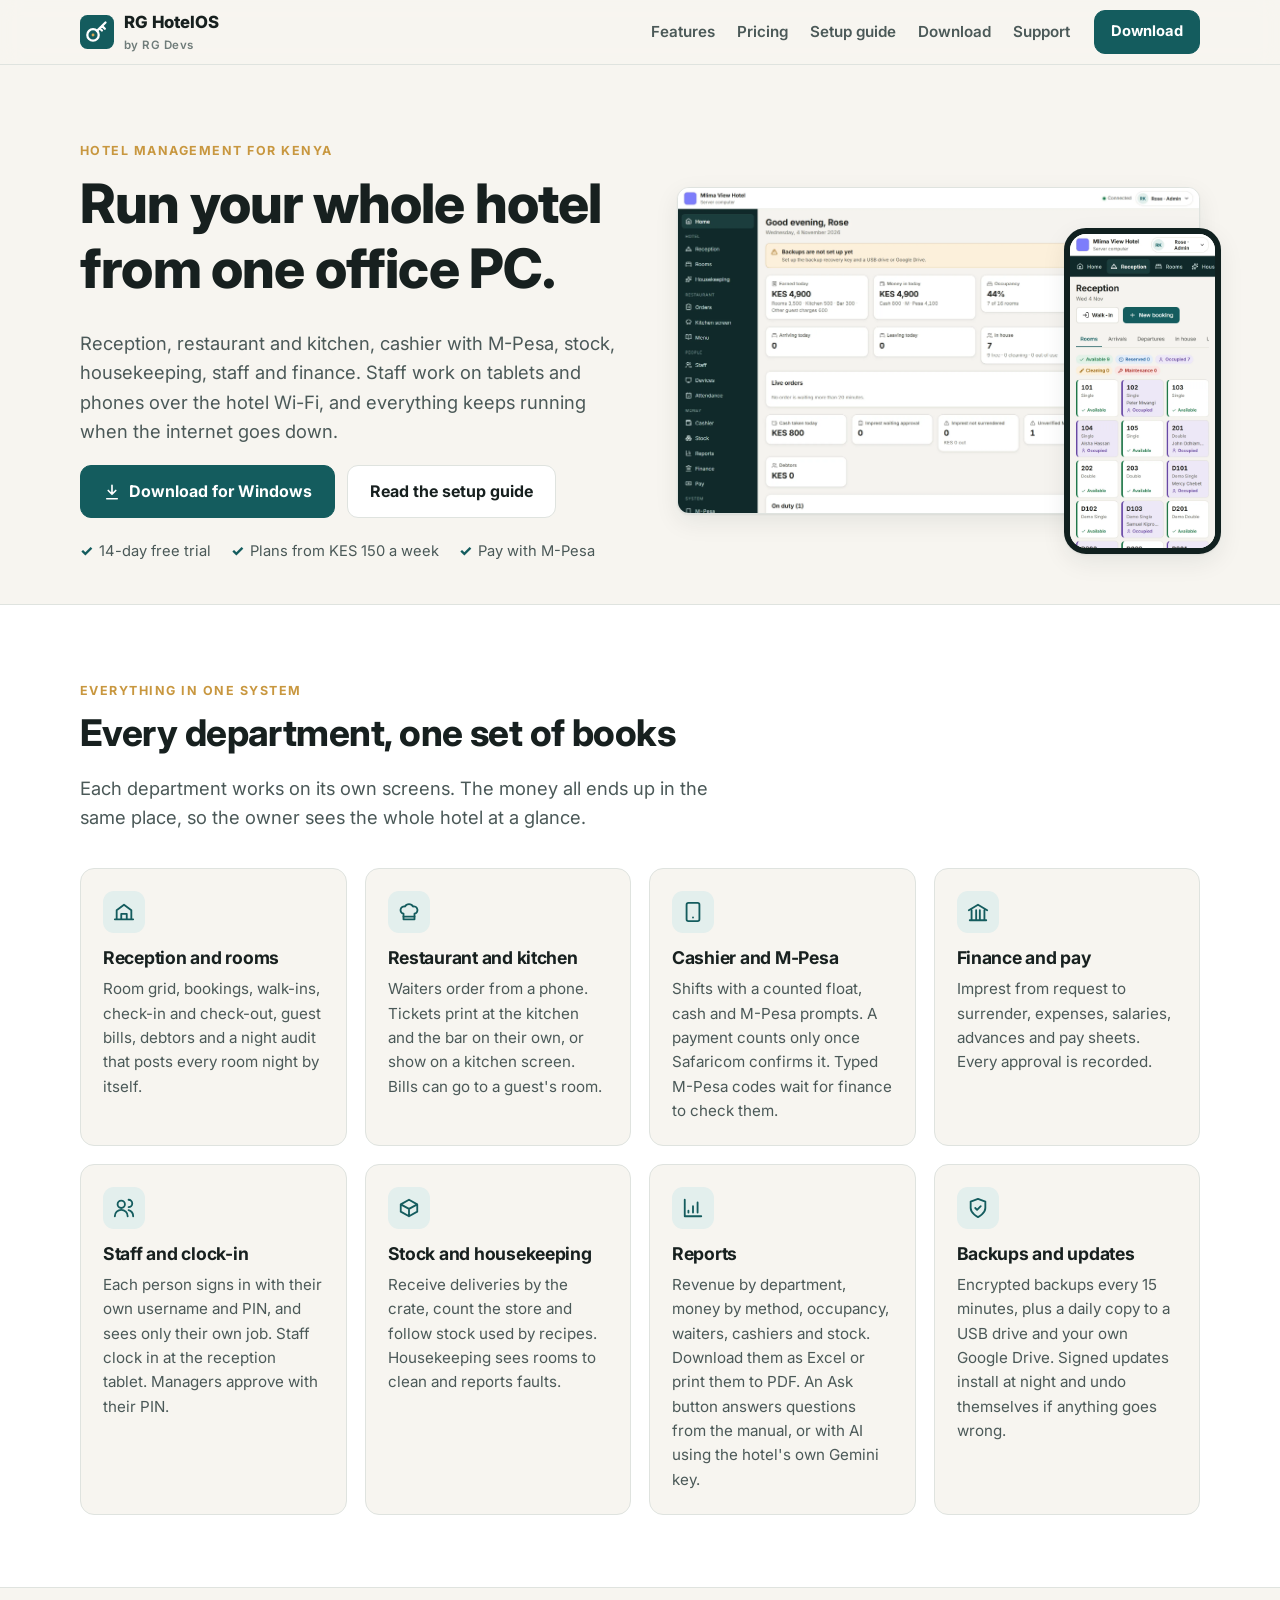
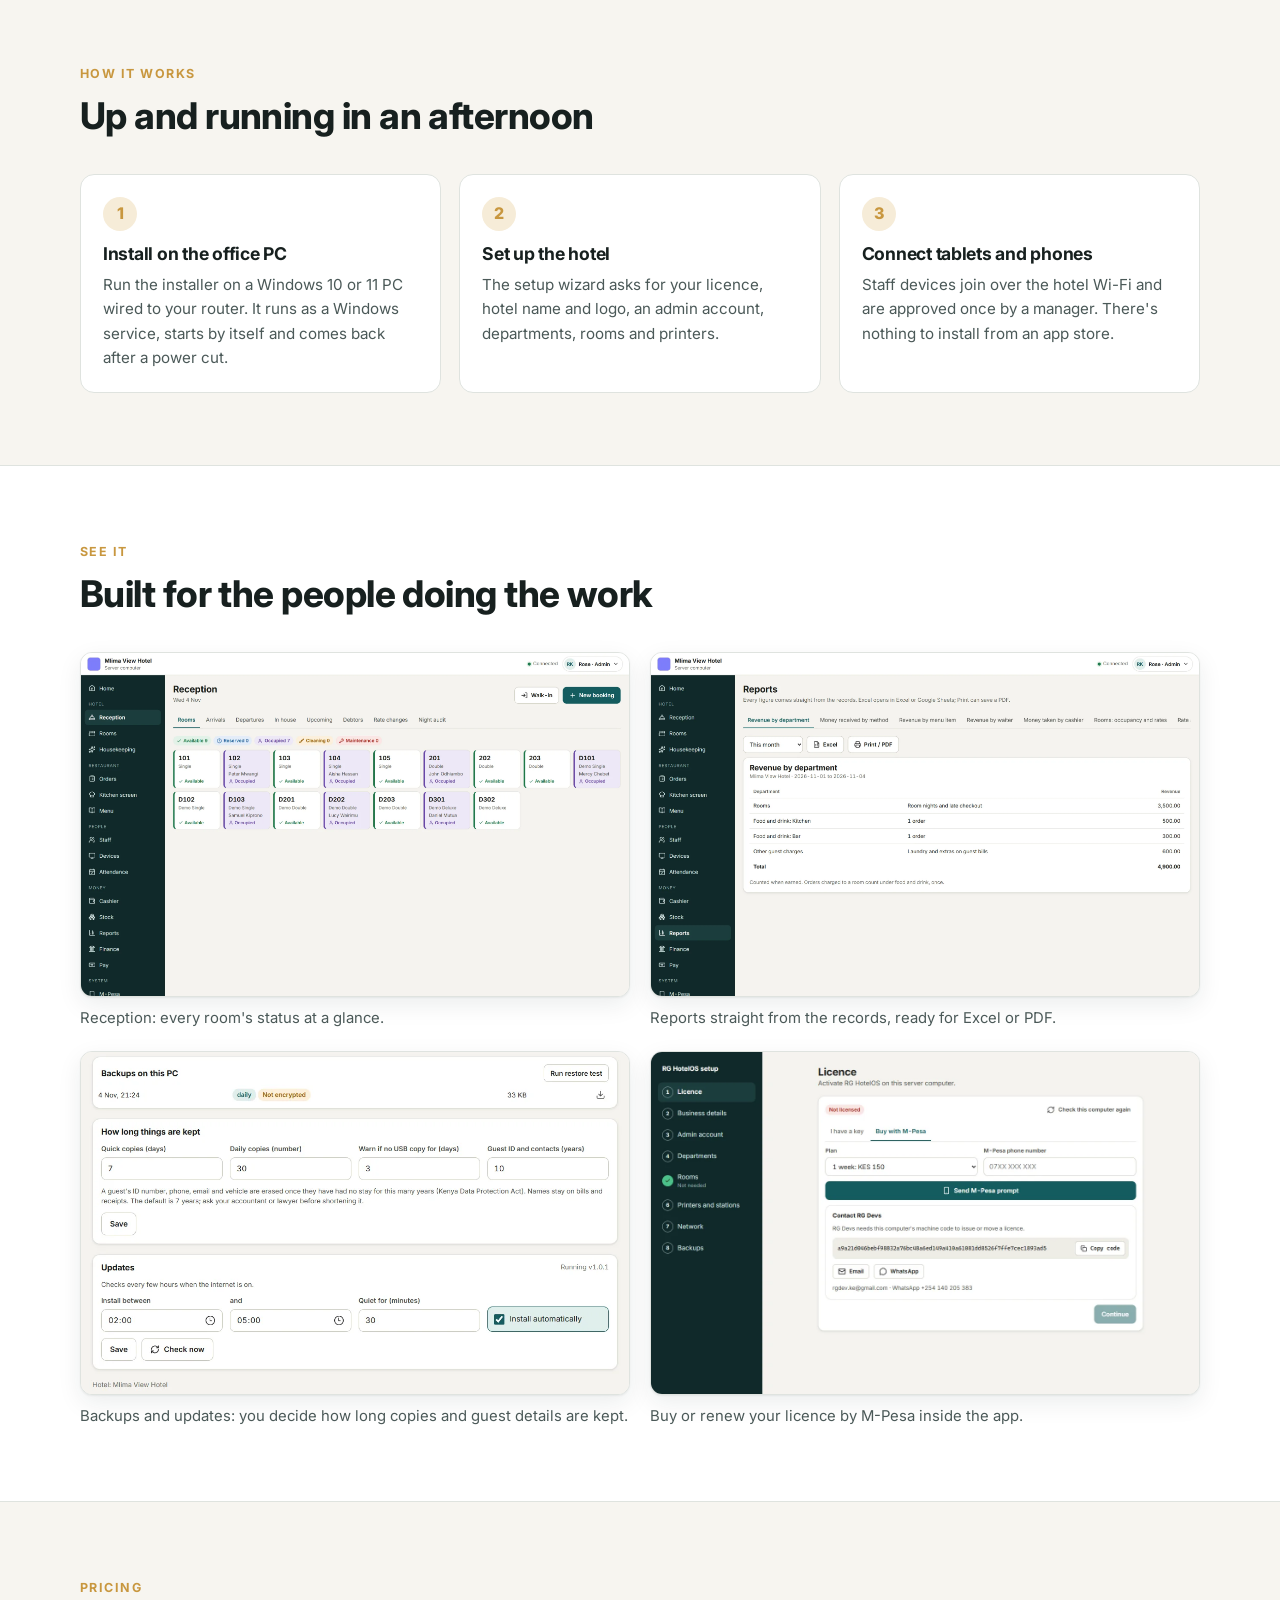
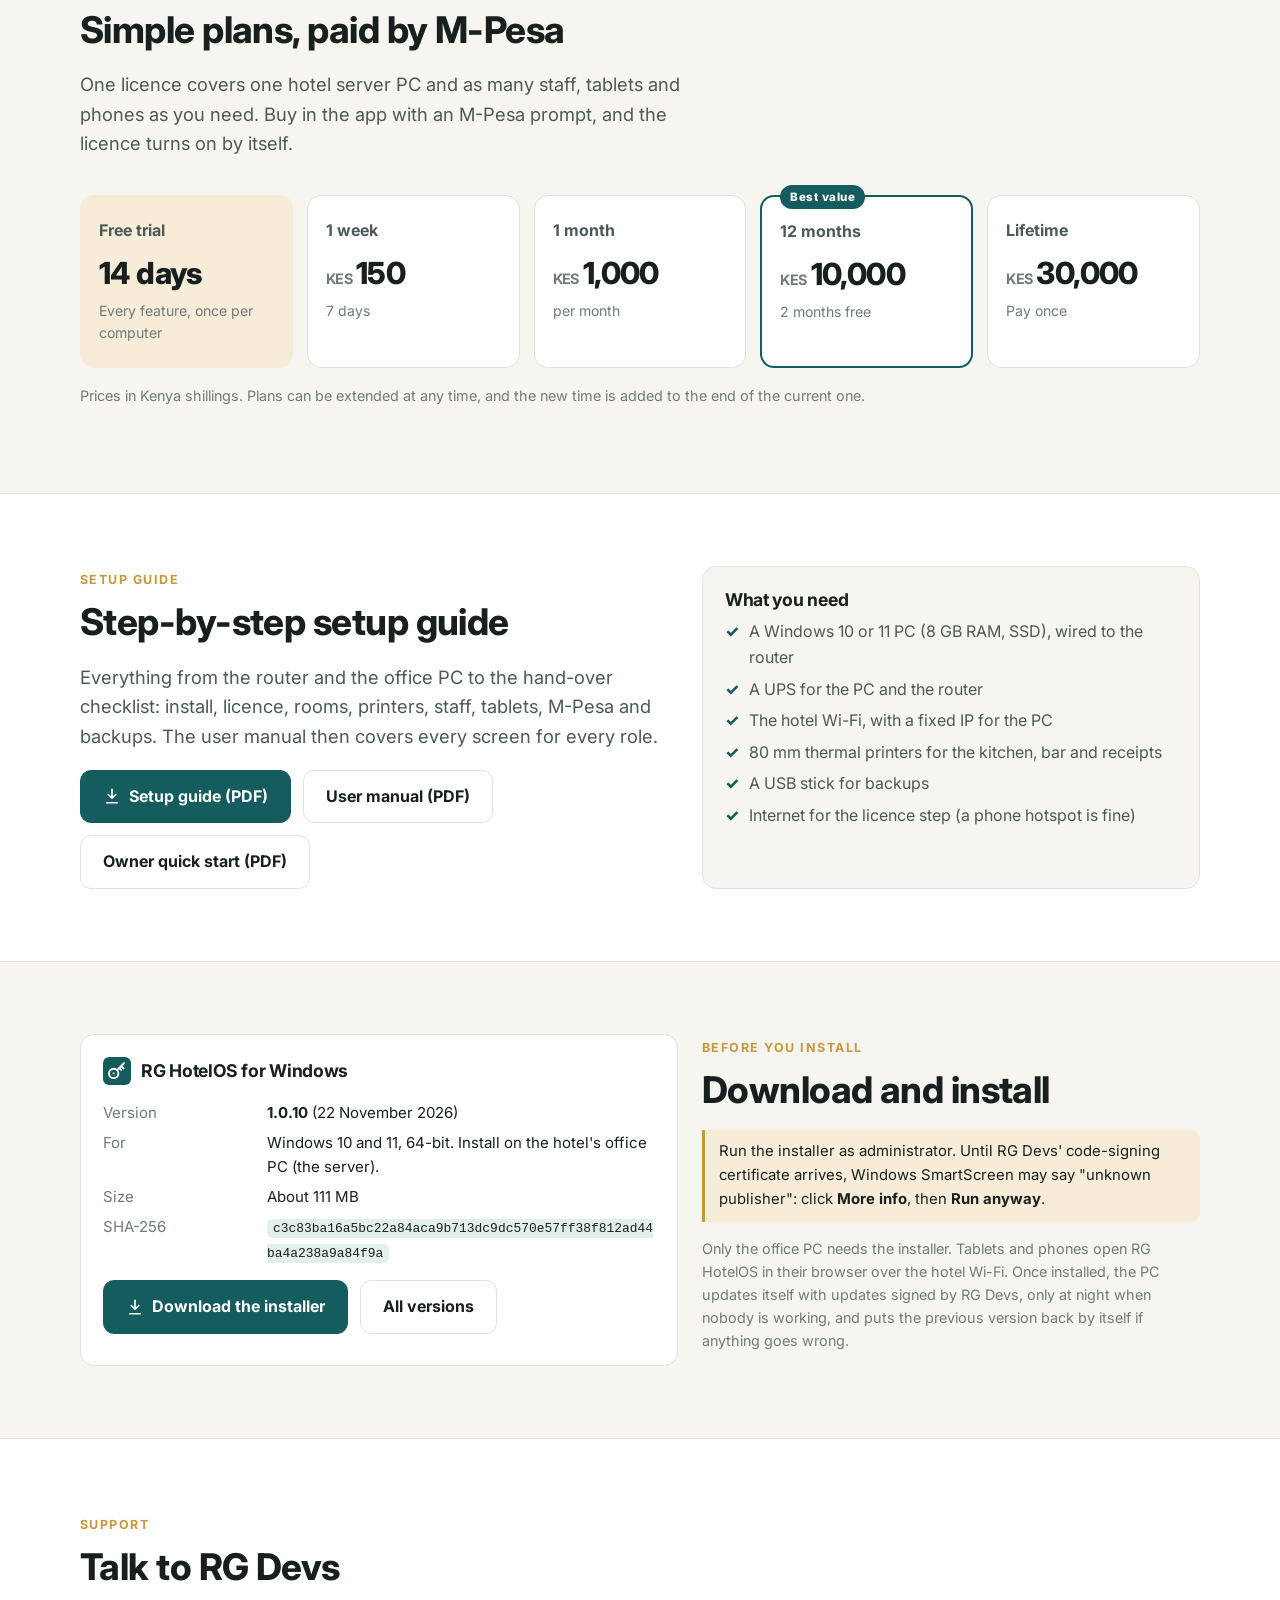
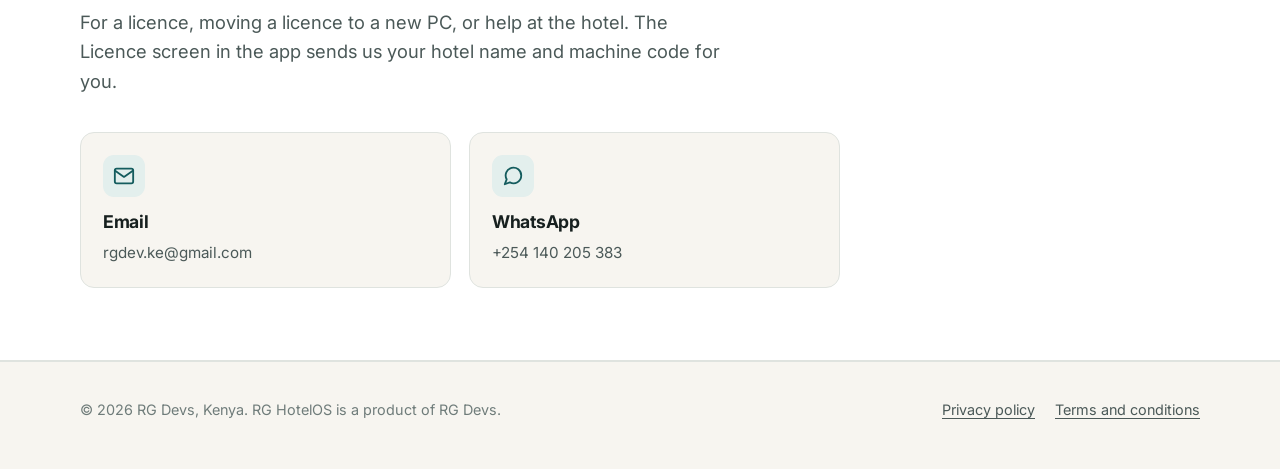
==== commit 50b77135: "Website: 1.0.10 (Forgot PIN or username at the server computer) Co-Authored-By: Claude Opus 5.5 <nor" ====
--- a/index.html
+++ b/index.html
@@ -147,10 +147,10 @@
     <div class="card">
       <h3><img src="assets/img/icon.svg" alt="" width="28" height="28">RG HotelOS for Windows</h3>
       <dl class="kv">
-        <dt>Version</dt><dd><strong id="ver">1.0.9</strong> (11 November 2026)</dd>
+        <dt>Version</dt><dd><strong id="ver">1.0.10</strong> (22 November 2026)</dd>
         <dt>For</dt><dd>Windows 10 and 11, 64-bit. Install on the hotel's office PC (the server).</dd>
         <dt>Size</dt><dd>About 111 MB</dd>
-        <dt>SHA-256</dt><dd><code class="hash" id="sha">9207a7620d5ca6e349501c382e2a297a556e52dbfe0936e8e6b7cbb0b1ae103f</code></dd>
+        <dt>SHA-256</dt><dd><code class="hash" id="sha">c3c83ba16a5bc22a84aca9b713dc9dc570e57ff38f812ad44ba4a238a9a84f9a</code></dd>
       </dl>
       <div class="btns">
         <a class="btn primary" href="https://github.com/kenrodgersutugi-tech/rg-hotelos-releases/releases/latest/download/RG-HotelOS-Setup.exe"><svg viewBox="0 0 24 24" fill="none" stroke="currentColor" stroke-width="2.2" stroke-linecap="round" stroke-linejoin="round"><path d="M12 3v12m0 0l-5-5m5 5l5-5M5 21h14"/></svg>Download the installer</a>
